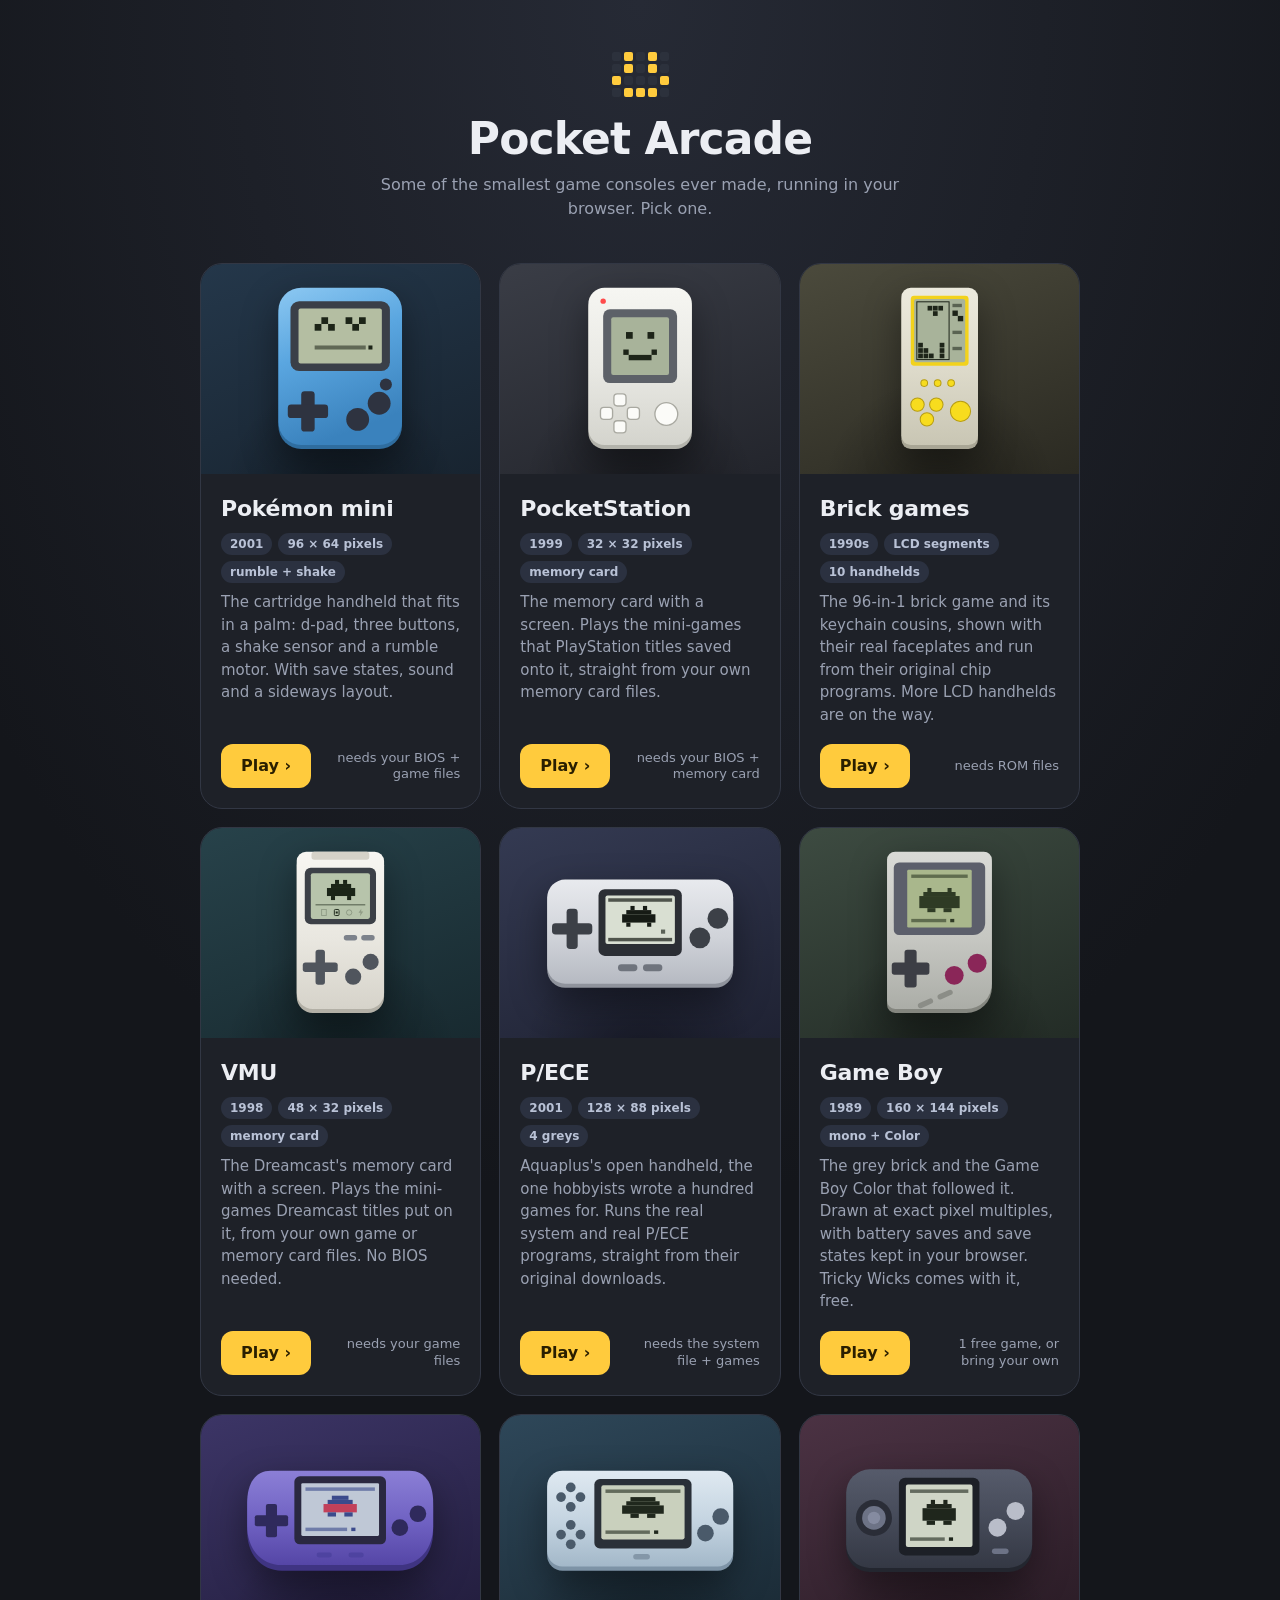
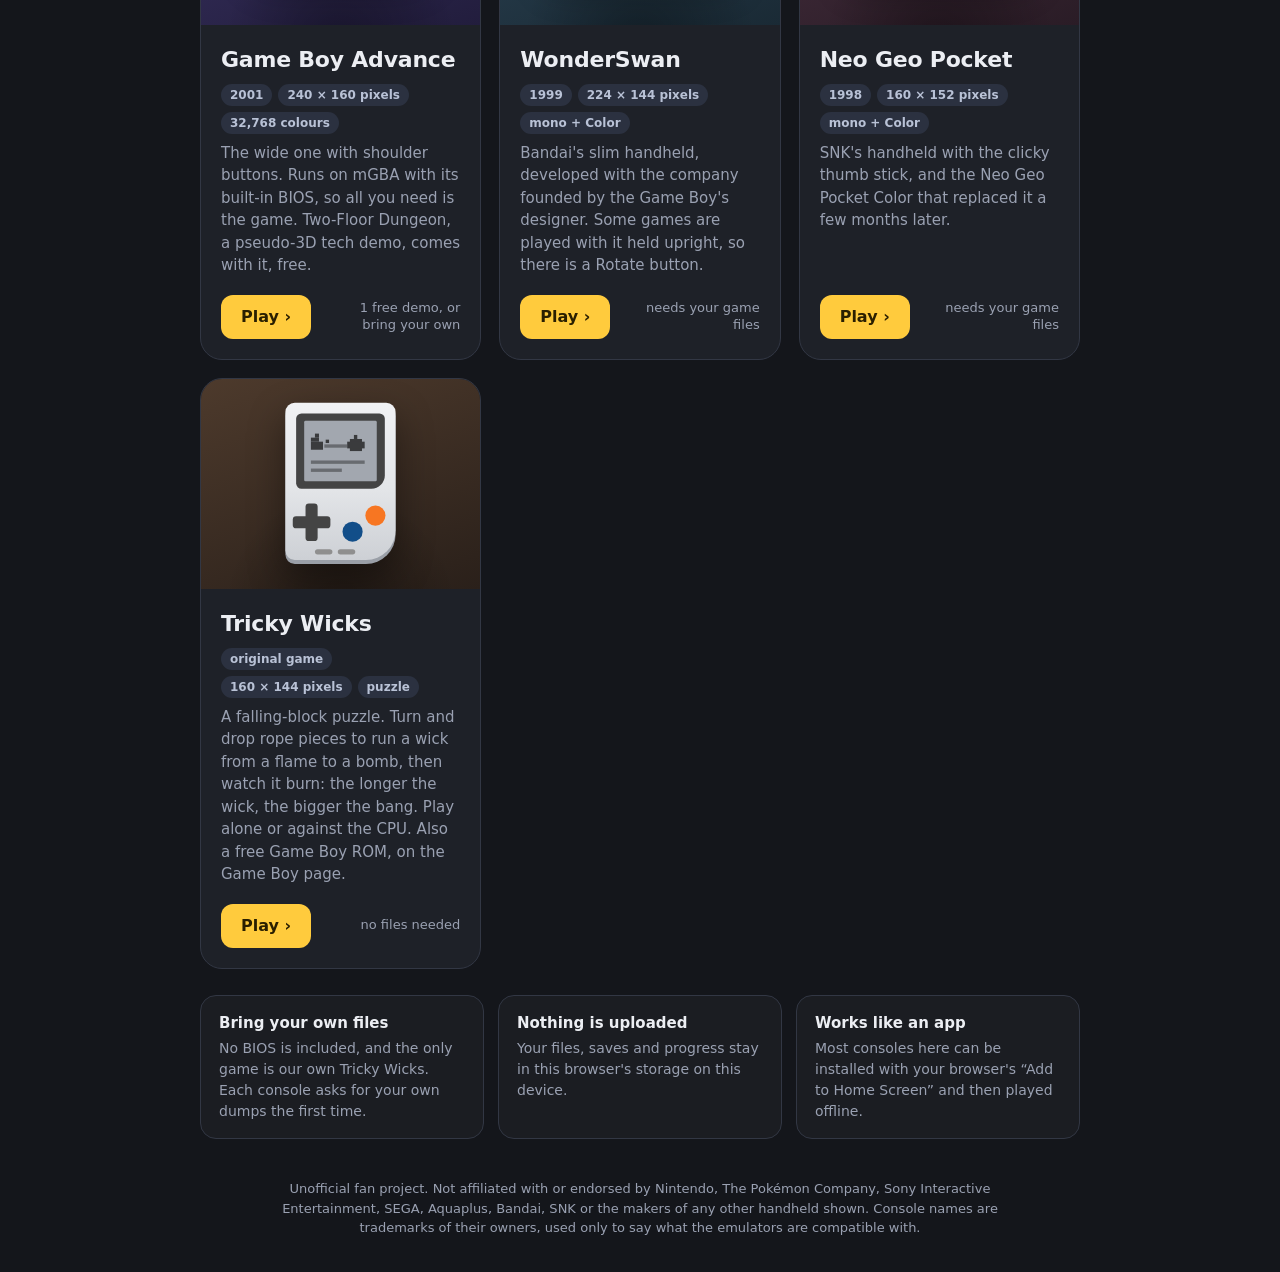
==== index.html @ d36715b9 "Add Two-Floor Dungeon as a free GBA demo The dungeon tech demo from the GBA two-floor engine project" ====
<!doctype html>
<!-- Pocket Arcade - console picker. Copyright (C) 2026 the Pocket Arcade authors. GPL-3.0-or-later; see LICENSE. -->
<html lang="en">
<head>
  <meta charset="utf-8">
  <meta name="viewport" content="width=device-width, initial-scale=1, viewport-fit=cover">
  <meta name="theme-color" content="#14161b">
  <meta name="description" content="Tiny handheld consoles, emulated in your browser. Bring your own BIOS and games; nothing is uploaded.">
  <title>Pocket Arcade</title>
  <link rel="icon" href="data:image/svg+xml,%3Csvg xmlns='http://www.w3.org/2000/svg' viewBox='0 0 32 32'%3E%3Crect width='32' height='32' rx='7' fill='%2314161b'/%3E%3Crect x='6' y='4' width='20' height='24' rx='5' fill='%23ffcb3d'/%3E%3Crect x='9' y='7' width='14' height='10' rx='1.5' fill='%23b4bea2'/%3E%3Ccircle cx='12' cy='22' r='2.4' fill='%232e3340'/%3E%3Ccircle cx='20' cy='22' r='2.4' fill='%232e3340'/%3E%3C/svg%3E">
  <style>
    :root {
      --bg: #14161b; --panel: #1e2128; --line: #323744; --text: #eceef3; --muted: #9aa1b2;
      --accent: #ffcb3d; --accent-ink: #2a1f00; --lcd: #b4bea2; --ink: #1c2417;
      color-scheme: dark;
    }
    * { box-sizing: border-box; -webkit-tap-highlight-color: transparent; }
    html, body { margin: 0; background: var(--bg); color: var(--text);
      font: 16px/1.5 system-ui, -apple-system, "Segoe UI", Roboto, sans-serif; }
    body { min-height: 100dvh; display: flex; flex-direction: column;
      background: radial-gradient(90% 60% at 50% 0%, #262a35 0%, var(--bg) 70%) no-repeat, var(--bg); }
    a { color: var(--accent); }
    .wrap { width: 100%; max-width: 920px; margin: 0 auto; padding: 0 20px; }

    header.wrap { padding: calc(env(safe-area-inset-top) + 44px) 20px 8px; text-align: center; }
    .logo { display: inline-grid; grid-template-columns: repeat(5, 9px); gap: 3px; margin-bottom: 18px; }
    .logo i { width: 9px; height: 9px; border-radius: 2px; background: #2c313c; }
    .logo i.on { background: var(--accent); }
    h1 { font-size: clamp(30px, 7vw, 44px); line-height: 1.1; margin: 0; letter-spacing: -.02em; }
    .tag { color: var(--muted); margin: 10px auto 0; max-width: 34em; }

    .grid { display: grid; grid-template-columns: repeat(auto-fit, minmax(280px, 1fr)); gap: 18px; margin: 34px 0 10px; }
    .card { position: relative; display: flex; flex-direction: column; background: var(--panel); border: 1px solid var(--line);
      border-radius: 22px; overflow: hidden; text-decoration: none; color: inherit;
      transition: transform .15s ease, border-color .15s ease, box-shadow .15s ease; }
    .card:hover, .card:focus-visible { transform: translateY(-3px); border-color: #4a5266; box-shadow: 0 18px 40px rgba(0,0,0,.4); outline: none; }
    .card:active { transform: scale(.985); }
    .stage { height: 210px; display: grid; place-items: center; background: linear-gradient(160deg, var(--s1), var(--s2)); position: relative; overflow: hidden; }
    .stage::after { content: ""; position: absolute; inset: 0; background: radial-gradient(60% 80% at 50% 110%, rgba(0,0,0,.35), transparent 70%); pointer-events: none; }
    .stage svg { height: 168px; width: auto; filter: drop-shadow(0 14px 18px rgba(0,0,0,.4)); transition: transform .25s ease; position: relative; z-index: 1; }
    .card:hover .stage svg { transform: translateY(-4px) rotate(-2deg); }
    .mini { --s1: #24374a; --s2: #182430; }
    .pocket { --s1: #3a3d46; --s2: #23252c; }
    .brick { --s1: #4b4a3c; --s2: #2b2a22; }
    .vmu { --s1: #27424a; --s2: #182a30; }
    .piece { --s1: #343a52; --s2: #1f2233; }
    .piece .stage svg { height: 118px; }
    .wicks { --s1: #4d3a2c; --s2: #2a201a; }
    .gb { --s1: #3d4b41; --s2: #232c26; }
    .gba { --s1: #3c3566; --s2: #221d3d; }
    .ws { --s1: #2e4759; --s2: #1a2a35; }
    .ngp { --s1: #4b3243; --s2: #2a1c26; }
    .gba .stage svg, .ws .stage svg, .ngp .stage svg { height: 118px; }
    .info { padding: 18px 20px 20px; display: flex; flex-direction: column; gap: 8px; flex: 1; }
    .info h2 { margin: 0; font-size: 22px; letter-spacing: -.01em; }
    .meta { display: flex; gap: 6px; flex-wrap: wrap; }
    .pill { font-size: 12px; font-weight: 700; padding: 2px 9px; border-radius: 99px; background: #2b3140; color: #b9c2d6; }
    .info p { margin: 0; color: var(--muted); font-size: 15px; }
    .go { margin-top: auto; padding-top: 10px; display: flex; align-items: center; justify-content: space-between; gap: 12px; }
    .btn { display: inline-flex; align-items: center; gap: 8px; background: var(--accent); color: var(--accent-ink); font-weight: 800; white-space: nowrap; flex: none;
      padding: 10px 20px; border-radius: 12px; }
    .need { font-size: 13px; color: var(--muted); text-align: right; line-height: 1.3; }

    /* little LCD animations */
    .blink { animation: blink 2.4s steps(1) infinite; }
    @keyframes blink { 0%, 86% { opacity: 1; } 87%, 100% { opacity: 0; } }
    .bob { animation: bob 1.6s steps(2) infinite; }
    @keyframes bob { 0% { transform: translateY(0); } 50% { transform: translateY(2px); } }
    @media (prefers-reduced-motion: reduce) { .blink, .bob { animation: none; } .card, .stage svg { transition: none; } }

    .how { margin: 26px 0 0; display: grid; grid-template-columns: repeat(auto-fit, minmax(220px, 1fr)); gap: 14px; }
    .how div { background: rgba(255,255,255,.03); border: 1px solid var(--line); border-radius: 16px; padding: 16px 18px; }
    .how h3 { margin: 0 0 4px; font-size: 15px; }
    .how p { margin: 0; color: var(--muted); font-size: 14px; }

    .talk { margin: 34px 0 0; }
    .talk[hidden] { display: none; }
    .talk h2 { margin: 0 0 4px; font-size: 22px; letter-spacing: -.01em; }
    .talk > p { margin: 0 0 14px; color: var(--muted); font-size: 14px; }
    .talk .box { background: var(--panel); border: 1px solid var(--line); border-radius: 16px; padding: 14px 16px; min-height: 120px; }
    .talk .giscus, .talk .giscus-frame { width: 100%; }

    .visits { display: flex; align-items: center; justify-content: center; flex-wrap: wrap; gap: 6px 10px; }
    .visits[hidden] { display: none; }
    .visits b { font: 700 15px/1 ui-monospace, "SF Mono", Menlo, Consolas, monospace; letter-spacing: .12em; color: var(--ink);
      background: var(--lcd); border-radius: 6px; padding: 5px 8px 4px; box-shadow: inset 0 1px 3px rgba(0,0,0,.35); }

    footer.wrap { margin-top: auto; padding: 34px 20px calc(env(safe-area-inset-bottom) + 28px); color: var(--muted); font-size: 13px; text-align: center; }
    footer p { margin: 6px auto; max-width: 56em; }
    .src:empty { display: none; }
  </style>
</head>
<body>
  <header class="wrap">
    <div class="logo" aria-hidden="true">
      <i></i><i class="on"></i><i></i><i class="on"></i><i></i>
      <i></i><i class="on"></i><i></i><i class="on"></i><i></i>
      <i class="on"></i><i></i><i></i><i></i><i class="on"></i>
      <i></i><i class="on"></i><i class="on"></i><i class="on"></i><i></i>
    </div>
    <h1>Pocket Arcade</h1>
    <p class="tag">Some of the smallest game consoles ever made, running in your browser. Pick one.</p>
  </header>

  <main class="wrap">
    <div class="grid">
      <!-- To host the apps somewhere else, change these links. -->
      <a class="card mini" href="../web-pokemini/" data-repo="web-pokemini">
        <div class="stage">
          <svg viewBox="0 0 200 250" role="img" aria-label="A small blue handheld console">
            <defs><linearGradient id="g1" x1="0" y1="0" x2=".3" y2="1"><stop offset="0" stop-color="#8cc8f2"/><stop offset=".45" stop-color="#5aa6e0"/><stop offset="1" stop-color="#3a82bd"/></linearGradient></defs>
            <rect x="8" y="10" width="184" height="234" rx="34" fill="#2f6d9f"/>
            <rect x="8" y="4" width="184" height="234" rx="34" fill="url(#g1)"/>
            <rect x="26" y="24" width="148" height="104" rx="13" fill="#3a3f48"/>
            <rect x="38" y="35" width="124" height="82" rx="3" fill="#b4bea2"/>
            <g fill="#1c2417">
              <g class="bob"><rect x="62" y="58" width="10" height="10"/><rect x="72" y="48" width="10" height="10"/><rect x="82" y="58" width="10" height="10"/>
              <rect x="108" y="48" width="10" height="10"/><rect x="118" y="58" width="10" height="10"/><rect x="128" y="48" width="10" height="10"/></g>
              <rect x="62" y="90" width="76" height="6" opacity=".55"/>
              <rect class="blink" x="142" y="90" width="6" height="6"/>
            </g>
            <g fill="#2e3340">
              <rect x="42" y="158" width="20" height="60" rx="5"/><rect x="22" y="178" width="60" height="20" rx="5"/>
              <circle cx="158" cy="176" r="17"/><circle cx="126" cy="200" r="17"/><circle cx="168" cy="148" r="9"/>
            </g>
          </svg>
        </div>
        <div class="info">
          <h2>Pokémon mini</h2>
          <div class="meta"><span class="pill">2001</span><span class="pill">96 × 64 pixels</span><span class="pill">rumble + shake</span></div>
          <p>The cartridge handheld that fits in a palm: d-pad, three buttons, a shake sensor and a rumble motor. With save states, sound and a sideways layout.</p>
          <div class="go"><span class="btn">Play ›</span><span class="need">needs your BIOS + game files</span></div>
        </div>
      </a>

      <a class="card pocket" href="../web-pocketstation/" data-repo="web-pocketstation">
        <div class="stage">
          <svg viewBox="0 0 170 250" role="img" aria-label="A small white memory-card console">
            <defs><linearGradient id="g2" x1="0" y1="0" x2="0" y2="1"><stop offset="0" stop-color="#f6f6f2"/><stop offset=".5" stop-color="#e9e9e4"/><stop offset="1" stop-color="#d4d4cd"/></linearGradient></defs>
            <rect x="8" y="10" width="154" height="234" rx="24" fill="#b3b3ab"/>
            <rect x="8" y="4" width="154" height="234" rx="24" fill="url(#g2)"/>
            <circle cx="30" cy="24" r="4" fill="#ff4b4b" class="blink"/>
            <rect x="30" y="36" width="110" height="110" rx="10" fill="#5d6168"/>
            <rect x="42" y="48" width="86" height="86" rx="3" fill="#a8b39a"/>
            <g fill="#1d2418" class="bob">
              <rect x="64" y="70" width="10" height="10"/><rect x="96" y="70" width="10" height="10"/>
              <rect x="60" y="96" width="8" height="8"/><rect x="68" y="104" width="34" height="8"/><rect x="102" y="96" width="8" height="8"/>
            </g>
            <g fill="#fbfbf8" stroke="#a9a9a1" stroke-width="2">
              <rect x="46" y="162" width="18" height="18" rx="5"/><rect x="46" y="202" width="18" height="18" rx="5"/>
              <rect x="26" y="182" width="18" height="18" rx="5"/><rect x="66" y="182" width="18" height="18" rx="5"/>
              <circle cx="124" cy="192" r="17"/>
            </g>
          </svg>
        </div>
        <div class="info">
          <h2>PocketStation</h2>
          <div class="meta"><span class="pill">1999</span><span class="pill">32 × 32 pixels</span><span class="pill">memory card</span></div>
          <p>The memory card with a screen. Plays the mini-games that PlayStation titles saved onto it, straight from your own memory card files.</p>
          <div class="go"><span class="btn">Play ›</span><span class="need">needs your BIOS + memory card</span></div>
        </div>
      </a>

      <a class="card brick" href="../web-brick/" data-repo="web-brick">
        <div class="stage">
          <svg viewBox="0 0 130 250" role="img" aria-label="A tall pale brick game handheld">
            <defs><linearGradient id="g3" x1="0" y1="0" x2="0" y2="1"><stop offset="0" stop-color="#eceadd"/><stop offset=".5" stop-color="#dedbcb"/><stop offset="1" stop-color="#c9c6b4"/></linearGradient></defs>
            <rect x="8" y="10" width="114" height="234" rx="14" fill="#a9a695"/>
            <rect x="8" y="4" width="114" height="234" rx="14" fill="url(#g3)"/>
            <rect x="22" y="16" width="86" height="104" rx="5" fill="#f2d21c"/>
            <rect x="27" y="21" width="76" height="94" rx="3" fill="#a8b39a"/>
            <rect x="31" y="25" width="48" height="86" fill="none" stroke="#1d2418" stroke-width="1.5"/>
            <g fill="#1d2418">
              <g class="bob"><rect x="47" y="31" width="7" height="7"/><rect x="55" y="31" width="7" height="7"/><rect x="63" y="31" width="7" height="7"/><rect x="55" y="39" width="7" height="7"/></g>
              <rect x="33" y="102" width="7" height="7"/><rect x="41" y="102" width="7" height="7"/><rect x="49" y="102" width="7" height="7"/><rect x="65" y="102" width="7" height="7"/>
              <rect x="33" y="94" width="7" height="7"/><rect x="41" y="94" width="7" height="7"/><rect x="65" y="94" width="7" height="7"/>
              <rect x="33" y="86" width="7" height="7"/><rect x="65" y="86" width="7" height="7"/>
              <rect x="84" y="28" width="14" height="5" opacity=".55"/><rect x="84" y="38" width="8" height="8"/><rect class="blink" x="92" y="46" width="8" height="8"/>
              <rect x="84" y="68" width="14" height="5" opacity=".55"/><rect x="84" y="92" width="14" height="5" opacity=".55"/>
            </g>
            <g fill="#f7dc1e" stroke="#b79d12" stroke-width="1.5">
              <circle cx="42" cy="146" r="5"/><circle cx="62" cy="146" r="5"/><circle cx="82" cy="146" r="5"/>
              <circle cx="32" cy="178" r="10"/><circle cx="60" cy="178" r="10"/><circle cx="46" cy="200" r="10"/>
              <circle cx="96" cy="188" r="15"/>
            </g>
          </svg>
        </div>
        <div class="info">
          <h2>Brick games</h2>
          <div class="meta"><span class="pill">1990s</span><span class="pill">LCD segments</span><span class="pill">10 handhelds</span></div>
          <p>The 96-in-1 brick game and its keychain cousins, shown with their real faceplates and run from their original chip programs. More LCD handhelds are on the way.</p>
          <div class="go"><span class="btn">Play ›</span><span class="need">needs ROM files</span></div>
        </div>
      </a>

      <a class="card vmu" href="../web-vmu/" data-repo="web-vmu">
        <div class="stage">
          <svg viewBox="0 0 150 250" role="img" aria-label="A white memory unit with a small screen, a direction pad and two buttons">
            <defs><linearGradient id="g4" x1="0" y1="0" x2="0" y2="1"><stop offset="0" stop-color="#f7f6f2"/><stop offset=".55" stop-color="#e9e7e0"/><stop offset="1" stop-color="#d6d3ca"/></linearGradient></defs>
            <path d="M24 10h102a14 14 0 0 1 14 14v196a24 24 0 0 1-24 24H34a24 24 0 0 1-24-24V24a14 14 0 0 1 14-14z" fill="#b3b0a6"/>
            <path d="M24 4h102a14 14 0 0 1 14 14v196a24 24 0 0 1-24 24H34a24 24 0 0 1-24-24V18a14 14 0 0 1 14-14z" fill="url(#g4)"/>
            <rect x="32" y="4" width="86" height="12" rx="4" fill="#d5d2c8"/>
            <rect x="22" y="28" width="106" height="84" rx="9" fill="#3c4047"/>
            <rect x="31" y="36" width="88" height="68" rx="3" fill="#b7c4ab"/>
            <g fill="#1b2518">
              <g class="bob">
                <rect x="67" y="46" width="6" height="6"/><rect x="79" y="46" width="6" height="6"/>
                <rect x="61" y="52" width="30" height="6"/><rect x="55" y="58" width="42" height="12"/>
                <rect x="61" y="70" width="6" height="6"/><rect x="85" y="70" width="6" height="6"/>
              </g>
              <rect x="38" y="82" width="74" height="2" opacity=".5"/>
              <rect x="47" y="90" width="7" height="9" fill="none" stroke="#1b2518" stroke-width="1.4" opacity=".25"/>
              <rect x="66" y="90" width="7" height="9" rx="1.5" fill="none" stroke="#1b2518" stroke-width="1.4"/><rect x="68" y="93" width="3" height="3" class="blink"/>
              <circle cx="88" cy="94.5" r="4" fill="none" stroke="#1b2518" stroke-width="1.4" opacity=".25"/>
              <path d="M106 89l-4 6h3l-1 5 5-7h-3z" opacity=".25"/>
            </g>
            <rect x="80" y="128" width="20" height="8" rx="4" fill="#7d828b"/><rect x="106" y="128" width="20" height="8" rx="4" fill="#7d828b"/>
            <g fill="#50555d">
              <rect x="38" y="150" width="14" height="52" rx="4"/><rect x="19" y="169" width="52" height="14" rx="4"/>
              <circle cx="94" cy="190" r="12"/><circle cx="120" cy="168" r="12"/>
            </g>
          </svg>
        </div>
        <div class="info">
          <h2>VMU</h2>
          <div class="meta"><span class="pill">1998</span><span class="pill">48 × 32 pixels</span><span class="pill">memory card</span></div>
          <p>The Dreamcast's memory card with a screen. Plays the mini-games Dreamcast titles put on it, from your own game or memory card files. No BIOS needed.</p>
          <div class="go"><span class="btn">Play ›</span><span class="need">needs your game files</span></div>
        </div>
      </a>

      <a class="card piece" href="../web-piece/" data-repo="web-piece">
        <div class="stage">
          <svg viewBox="0 0 280 170" role="img" aria-label="A wide silver handheld with a small screen in the middle">
            <defs><linearGradient id="g5" x1="0" y1="0" x2="0" y2="1"><stop offset="0" stop-color="#e8eaee"/><stop offset=".55" stop-color="#d0d3d9"/><stop offset="1" stop-color="#b6bac2"/></linearGradient></defs>
            <rect x="6" y="14" width="268" height="150" rx="26" fill="#8f939c"/>
            <rect x="6" y="8" width="268" height="150" rx="26" fill="url(#g5)"/>
            <rect x="80" y="22" width="120" height="96" rx="9" fill="#2b2e34"/>
            <rect x="90" y="31" width="100" height="70" rx="3" fill="#d9dfd2"/>
            <g fill="#161b15">
              <g class="bob">
                <rect x="126" y="46" width="6" height="6"/><rect x="144" y="46" width="6" height="6"/>
                <rect x="120" y="52" width="36" height="6"/><rect x="114" y="58" width="48" height="12"/>
                <rect x="120" y="70" width="6" height="6"/><rect x="150" y="70" width="6" height="6"/>
              </g>
              <rect x="94" y="35" width="92" height="5" opacity=".7"/><rect x="94" y="92" width="92" height="5" opacity=".7"/>
              <rect class="blink" x="170" y="80" width="6" height="6" fill="#5b6257"/>
            </g>
            <g fill="#3c4047">
              <rect x="34" y="50" width="16" height="58" rx="5"/><rect x="13" y="71" width="58" height="16" rx="5"/>
              <circle cx="226" cy="92" r="15"/><circle cx="252" cy="64" r="15"/>
            </g>
            <rect x="108" y="130" width="28" height="10" rx="5" fill="#6f747d"/><rect x="144" y="130" width="28" height="10" rx="5" fill="#6f747d"/>
          </svg>
        </div>
        <div class="info">
          <h2>P/ECE</h2>
          <div class="meta"><span class="pill">2001</span><span class="pill">128 × 88 pixels</span><span class="pill">4 greys</span></div>
          <p>Aquaplus's open handheld, the one hobbyists wrote a hundred games for. Runs the real system and real P/ECE programs, straight from their original downloads.</p>
          <div class="go"><span class="btn">Play ›</span><span class="need">needs the system file + games</span></div>
        </div>
      </a>

      <!-- Game Boy, Game Boy Advance, WonderSwan and Neo Geo Pocket live in this repo (gb/, gba/, ws/, ngp/) and run on EmulatorJS, so no data-repo. -->
      <a class="card gb" href="gb/">
        <div class="stage">
          <svg viewBox="0 0 180 250" role="img" aria-label="A grey upright handheld with a green-grey screen, a D-pad and two round buttons">
            <defs><linearGradient id="g7" x1="0" y1="0" x2="0" y2="1"><stop offset="0" stop-color="#d9dad6"/><stop offset=".55" stop-color="#c6c7c2"/><stop offset="1" stop-color="#abada7"/></linearGradient></defs>
            <path d="M24 10h132a12 12 0 0 1 12 12v184a38 38 0 0 1-38 38H24a12 12 0 0 1-12-12V22a12 12 0 0 1 12-12z" fill="#84867f"/>
            <path d="M24 4h132a12 12 0 0 1 12 12v184a38 38 0 0 1-38 38H24a12 12 0 0 1-12-12V16a12 12 0 0 1 12-12z" fill="url(#g7)"/>
            <path d="M30 20h120a8 8 0 0 1 8 8v82a18 18 0 0 1-18 18H30a8 8 0 0 1-8-8V28a8 8 0 0 1 8-8z" fill="#5c5f6b"/>
            <rect x="42" y="31" width="96" height="86" rx="2" fill="#a9b78c"/>
            <g fill="#2f3b25">
              <g class="bob"><rect x="72" y="58" width="6" height="6"/><rect x="102" y="58" width="6" height="6"/><rect x="66" y="64" width="48" height="6"/><rect x="60" y="70" width="60" height="18"/><rect x="72" y="88" width="12" height="6"/><rect x="96" y="88" width="12" height="6"/></g>
              <rect x="48" y="38" width="84" height="5" opacity=".6"/><rect x="48" y="104" width="52" height="5" opacity=".6"/>
              <rect class="blink" x="106" y="104" width="6" height="5"/>
            </g>
            <g fill="#3c3e45"><rect x="38" y="150" width="18" height="56" rx="4"/><rect x="19" y="169" width="56" height="18" rx="4"/></g>
            <circle cx="112" cy="188" r="14" fill="#8a2658"/><circle cx="146" cy="170" r="14" fill="#8a2658"/>
            <g fill="#8b8d87" transform="rotate(-24 82 224)"><rect x="56" y="220" width="24" height="8" rx="4"/><rect x="88" y="220" width="24" height="8" rx="4"/></g>
          </svg>
        </div>
        <div class="info">
          <h2>Game Boy</h2>
          <div class="meta"><span class="pill">1989</span><span class="pill">160 × 144 pixels</span><span class="pill">mono + Color</span></div>
          <p>The grey brick and the Game Boy Color that followed it. Drawn at exact pixel multiples, with battery saves and save states kept in your browser. Tricky Wicks comes with it, free.</p>
          <div class="go"><span class="btn">Play ›</span><span class="need">1 free game, or bring your own</span></div>
        </div>
      </a>

      <a class="card gba" href="gba/">
        <div class="stage">
          <svg viewBox="0 0 280 170" role="img" aria-label="A wide purple handheld with a screen in the middle, a D-pad on the left and two buttons on the right">
            <defs><linearGradient id="g10" x1="0" y1="0" x2="0" y2="1"><stop offset="0" stop-color="#8b7fd6"/><stop offset=".55" stop-color="#6f61c2"/><stop offset="1" stop-color="#5546a6"/></linearGradient></defs>
            <path d="M40 22h200c22 0 34 18 34 46v34c0 30-18 56-50 56H56c-32 0-50-26-50-56V68c0-28 12-46 34-46z" fill="#3f3482"/>
            <path d="M40 14h200c22 0 34 18 34 46v34c0 30-18 56-50 56H56c-32 0-50-26-50-56V60c0-28 12-46 34-46z" fill="url(#g10)"/>
            <rect x="74" y="22" width="132" height="98" rx="8" fill="#2a2840"/>
            <rect x="84" y="32" width="112" height="76" rx="2" fill="#bfc8d6"/>
            <g fill="#3b4a8c">
              <g class="bob"><rect x="128" y="50" width="24" height="6"/><rect x="122" y="56" width="36" height="6"/><rect x="116" y="62" width="48" height="12" fill="#c2405a"/><rect x="122" y="74" width="12" height="6"/><rect x="146" y="74" width="12" height="6"/></g>
              <rect x="90" y="38" width="100" height="5" opacity=".6"/><rect x="90" y="96" width="60" height="5" opacity=".6"/>
              <rect class="blink" x="156" y="96" width="6" height="5"/>
            </g>
            <g fill="#2f2a5c"><rect x="33" y="62" width="16" height="48" rx="3"/><rect x="17" y="78" width="48" height="16" rx="3"/></g>
            <circle cx="226" cy="96" r="12" fill="#2f2a5c"/><circle cx="252" cy="76" r="12" fill="#2f2a5c"/>
            <g fill="#4e43a0"><rect x="106" y="132" width="22" height="7" rx="3.5"/><rect x="152" y="132" width="22" height="7" rx="3.5"/></g>
          </svg>
        </div>
        <div class="info">
          <h2>Game Boy Advance</h2>
          <div class="meta"><span class="pill">2001</span><span class="pill">240 × 160 pixels</span><span class="pill">32,768 colours</span></div>
          <p>The wide one with shoulder buttons. Runs on mGBA with its built-in BIOS, so all you need is the game. Two-Floor Dungeon, a pseudo-3D tech demo, comes with it, free.</p>
          <div class="go"><span class="btn">Play ›</span><span class="need">1 free demo, or bring your own</span></div>
        </div>
      </a>

      <a class="card ws" href="ws/">
        <div class="stage">
          <svg viewBox="0 0 280 170" role="img" aria-label="A slim wide handheld with two four-button pads on the left and two buttons on the right">
            <defs><linearGradient id="g8" x1="0" y1="0" x2="0" y2="1"><stop offset="0" stop-color="#dfe9f1"/><stop offset=".55" stop-color="#c3d3e0"/><stop offset="1" stop-color="#a3b8c9"/></linearGradient></defs>
            <rect x="6" y="20" width="268" height="138" rx="22" fill="#7d93a6"/>
            <rect x="6" y="14" width="268" height="138" rx="22" fill="url(#g8)"/>
            <rect x="74" y="26" width="140" height="100" rx="8" fill="#2a3038"/>
            <rect x="84" y="35" width="120" height="78" rx="3" fill="#c9d0bd"/>
            <g fill="#20281d">
              <g class="bob"><rect x="126" y="52" width="36" height="6"/><rect x="120" y="58" width="48" height="6"/><rect x="114" y="64" width="60" height="12"/><rect x="126" y="76" width="12" height="6"/><rect x="150" y="76" width="12" height="6"/></g>
              <rect x="90" y="41" width="108" height="5" opacity=".6"/><rect x="90" y="100" width="64" height="5" opacity=".6"/>
              <rect class="blink" x="160" y="100" width="6" height="5"/>
            </g>
            <g fill="#4a5a6a">
              <circle cx="40" cy="38" r="7"/><circle cx="26" cy="52" r="7"/><circle cx="54" cy="52" r="7"/><circle cx="40" cy="66" r="7"/>
              <circle cx="40" cy="92" r="7"/><circle cx="26" cy="106" r="7"/><circle cx="54" cy="106" r="7"/><circle cx="40" cy="120" r="7"/>
            </g>
            <circle cx="234" cy="104" r="12" fill="#4a5a6a"/><circle cx="256" cy="80" r="12" fill="#4a5a6a"/>
            <rect x="130" y="134" width="24" height="8" rx="4" fill="#8497a8"/>
          </svg>
        </div>
        <div class="info">
          <h2>WonderSwan</h2>
          <div class="meta"><span class="pill">1999</span><span class="pill">224 × 144 pixels</span><span class="pill">mono + Color</span></div>
          <p>Bandai's slim handheld, developed with the company founded by the Game Boy's designer. Some games are played with it held upright, so there is a Rotate button.</p>
          <div class="go"><span class="btn">Play ›</span><span class="need">needs your game files</span></div>
        </div>
      </a>

      <a class="card ngp" href="ngp/">
        <div class="stage">
          <svg viewBox="0 0 280 170" role="img" aria-label="A wide dark handheld with a thumb stick on the left and two buttons on the right">
            <defs><linearGradient id="g9" x1="0" y1="0" x2="0" y2="1"><stop offset="0" stop-color="#565b6b"/><stop offset=".55" stop-color="#444957"/><stop offset="1" stop-color="#343844"/></linearGradient></defs>
            <rect x="6" y="18" width="268" height="142" rx="34" fill="#23262f"/>
            <rect x="6" y="12" width="268" height="142" rx="34" fill="url(#g9)"/>
            <rect x="82" y="24" width="116" height="112" rx="9" fill="#1d2027"/>
            <rect x="92" y="34" width="96" height="90" rx="3" fill="#cfd5c6"/>
            <g fill="#1f261c">
              <g class="bob"><rect x="128" y="56" width="6" height="6"/><rect x="146" y="56" width="6" height="6"/><rect x="122" y="62" width="36" height="6"/><rect x="116" y="68" width="48" height="18"/><rect x="122" y="86" width="12" height="6"/><rect x="146" y="86" width="12" height="6"/></g>
              <rect x="98" y="41" width="84" height="5" opacity=".6"/><rect x="98" y="110" width="50" height="5" opacity=".6"/>
              <rect class="blink" x="154" y="110" width="6" height="5"/>
            </g>
            <circle cx="46" cy="82" r="26" fill="#2a2d37"/><circle cx="46" cy="82" r="17" fill="#6d7386"/><circle cx="46" cy="82" r="9" fill="#858ba0"/>
            <circle cx="224" cy="96" r="13" fill="#b9bdc9"/><circle cx="250" cy="72" r="13" fill="#b9bdc9"/>
            <rect x="216" y="126" width="24" height="8" rx="4" fill="#6d7386"/>
          </svg>
        </div>
        <div class="info">
          <h2>Neo Geo Pocket</h2>
          <div class="meta"><span class="pill">1998</span><span class="pill">160 × 152 pixels</span><span class="pill">mono + Color</span></div>
          <p>SNK's handheld with the clicky thumb stick, and the Neo Geo Pocket Color that replaced it a few months later.</p>
          <div class="go"><span class="btn">Play ›</span><span class="need">needs your game files</span></div>
        </div>
      </a>

      <!-- Tricky Wicks is a game, not an emulator: one file kept in this repo (tricky-wicks.html), so no data-repo.
           Its Game Boy version is the free game on the gb/ page (free/gb/tricky-wicks.gb). -->
      <a class="card wicks" href="tricky-wicks.html">
        <div class="stage">
          <svg viewBox="0 0 180 250" role="img" aria-label="A pale grey handheld showing a flame, a wick and a bomb, with an orange and a blue button">
            <defs><linearGradient id="g6" x1="0" y1="0" x2="0" y2="1"><stop offset="0" stop-color="#f1f2f4"/><stop offset=".55" stop-color="#e3e5e8"/><stop offset="1" stop-color="#cdd0d5"/></linearGradient></defs>
            <path d="M22 10h136a14 14 0 0 1 14 14v176a44 44 0 0 1-44 44H22a14 14 0 0 1-14-14V24a14 14 0 0 1 14-14z" fill="#9a9fa7"/>
            <path d="M22 4h136a14 14 0 0 1 14 14v176a44 44 0 0 1-44 44H22a14 14 0 0 1-14-14V18a14 14 0 0 1 14-14z" fill="url(#g6)"/>
            <path d="M32 20h116a8 8 0 0 1 8 8v84a20 20 0 0 1-20 20H32a8 8 0 0 1-8-8V28a8 8 0 0 1 8-8z" fill="#444444"/>
            <rect x="36" y="31" width="108" height="90" rx="2" fill="#a2a7af"/>
            <g fill="#3a3b3d">
              <g class="bob"><rect x="52" y="50" width="6" height="6"/><rect x="46" y="56" width="12" height="6"/><rect x="46" y="62" width="18" height="12"/></g>
              <rect x="66" y="66" width="34" height="5" opacity=".55"/>
              <rect class="blink" x="68" y="59" width="5" height="5"/>
              <rect x="110" y="52" width="5" height="6"/><rect x="104" y="58" width="18" height="18"/><rect x="100" y="62" width="26" height="10"/>
              <rect x="46" y="90" width="80" height="5" opacity=".55"/><rect x="46" y="102" width="46" height="5" opacity=".55"/>
            </g>
            <g fill="#444444"><rect x="38" y="154" width="18" height="56" rx="5"/><rect x="19" y="173" width="56" height="18" rx="5"/></g>
            <circle cx="108" cy="196" r="15" fill="#124e89"/><circle cx="142" cy="172" r="15" fill="#f77622"/>
            <rect x="52" y="222" width="26" height="8" rx="4" fill="#8f8f8f"/><rect x="86" y="222" width="26" height="8" rx="4" fill="#8f8f8f"/>
          </svg>
        </div>
        <div class="info">
          <h2>Tricky Wicks</h2>
          <div class="meta"><span class="pill">original game</span><span class="pill">160 × 144 pixels</span><span class="pill">puzzle</span></div>
          <p>A falling-block puzzle. Turn and drop rope pieces to run a wick from a flame to a bomb, then watch it burn: the longer the wick, the bigger the bang. Play alone or against the CPU. Also a free Game Boy ROM, on the Game Boy page.</p>
          <div class="go"><span class="btn">Play ›</span><span class="need">no files needed</span></div>
        </div>
      </a>
    </div>

    <div class="how">
      <div><h3>Bring your own files</h3><p>No BIOS is included, and the only game is our own Tricky Wicks. Each console asks for your own dumps the first time.</p></div>
      <div><h3>Nothing is uploaded</h3><p>Your files, saves and progress stay in this browser's storage on this device.</p></div>
      <div><h3>Works like an app</h3><p>Most consoles here can be installed with your browser's “Add to Home Screen” and then played offline.</p></div>
    </div>

    <section class="talk" id="talk" hidden aria-labelledby="talk-h">
      <h2 id="talk-h">Comments</h2>
      <p>Say hello, report a problem or ask for a console. Posting needs a GitHub account; the comments are kept in this project's <a id="talk-link" href="#">GitHub Discussions</a>.</p>
      <div class="box"><div class="giscus"></div></div>
    </section>
  </main>

  <footer class="wrap">
    <p class="visits" id="visits" hidden><b id="visits-n"></b> <span>visits so far, counted without cookies by <a href="https://www.goatcounter.com/" rel="noopener">GoatCounter</a></span></p>
    <p class="src" id="src"></p>
    <p>Unofficial fan project. Not affiliated with or endorsed by Nintendo, The Pokémon Company, Sony Interactive Entertainment, SEGA, Aquaplus, Bandai, SNK or the makers of any other handheld shown. Console names are trademarks of their owners, used only to say what the emulators are compatible with.</p>
  </footer>

  <script>
    // Visitor counter and comments. Both are off until their values are filled in, and both only
    // run on the site named in `host`, so a copy or a fork never counts or posts as this one.
    var EXTRAS = {
      host: 'itsbigcforme67.github.io',   // where the real site lives
      goatcounter: 'pocketarcade',       // visitor counter: the NAME in NAME.goatcounter.com
      giscusRepo: 'itsbigcforme67/pocket-arcade',   // comments: the repo whose Discussions hold them
      giscusRepoId: 'R_kgDOU4AA-g',      //   the data-repo-id value giscus.app shows you
      giscusCategory: 'Announcements',
      giscusCategoryId: 'DIC_kwDOU4AA-s4DG7TQ'   //   the data-category-id value giscus.app shows you
    };
    (function () {
      var x = EXTRAS;
      if (!x.host || location.hostname.toLowerCase() !== x.host.toLowerCase()) return;

      // Counter: GoatCounter counts the visit (no cookies) and tells us the running total.
      if (/^[a-z0-9-]+$/i.test(x.goatcounter)) {
        var base = 'https://' + x.goatcounter + '.goatcounter.com';
        var gc = document.createElement('script');
        gc.async = true; gc.src = 'https://gc.zgo.at/count.js';
        gc.setAttribute('data-goatcounter', base + '/count');
        document.head.appendChild(gc);
        fetch(base + '/counter/TOTAL.json')
          .then(function (r) { return r.ok ? r.json() : null; })
          .then(function (d) {
            var n = d ? String(d.count).replace(/[^0-9]/g, '') : '';   // arrives formatted, e.g. "1,234"
            if (!n) return;
            document.getElementById('visits-n').textContent = Number(n).toLocaleString('en-US');
            document.getElementById('visits').hidden = false;
          })
          .catch(function () {});   // blocked or offline: just leave the counter out
      }

      // Comments: giscus shows one GitHub Discussions thread. Loaded only when scrolled into view.
      if (x.giscusRepo && x.giscusRepoId && x.giscusCategoryId) {
        var talk = document.getElementById('talk');
        document.getElementById('talk-link').href = 'https://github.com/' + x.giscusRepo + '/discussions';
        talk.hidden = false;
        var load = function () {
          var g = document.createElement('script');
          g.async = true; g.src = 'https://giscus.app/client.js'; g.crossOrigin = 'anonymous';
          var a = { repo: x.giscusRepo, 'repo-id': x.giscusRepoId, category: x.giscusCategory, 'category-id': x.giscusCategoryId,
                    mapping: 'specific', term: 'Pocket Arcade comments', strict: '1', 'reactions-enabled': '1', 'emit-metadata': '0',
                    'input-position': 'top', theme: 'dark', lang: 'en', loading: 'lazy' };
          for (var k in a) g.setAttribute('data-' + k, a[k]);
          talk.appendChild(g);
        };
        if ('IntersectionObserver' in window) {
          var io = new IntersectionObserver(function (e) { if (e[0].isIntersecting) { io.disconnect(); load(); } }, { rootMargin: '400px' });
          io.observe(talk);
        } else load();
      }
    })();
  </script>

  <script>
    // On github.io, link to the source of each project (same account, repo named after the folder).
    (function () {
      var m = location.hostname.match(/^([a-z0-9-]+)\.github\.io$/i);
      if (!m) return;
      var links = [].map.call(document.querySelectorAll('.card[data-repo]'), function (c) {
        return '<a href="https://github.com/' + m[1] + '/' + c.dataset.repo + '">' + c.querySelector('h2').textContent + '</a>';
      });
      document.getElementById('src').innerHTML = 'Free software (GPL-3.0). Source code: ' + links.join(' · ');
    })();
  </script>
</body>
</html>
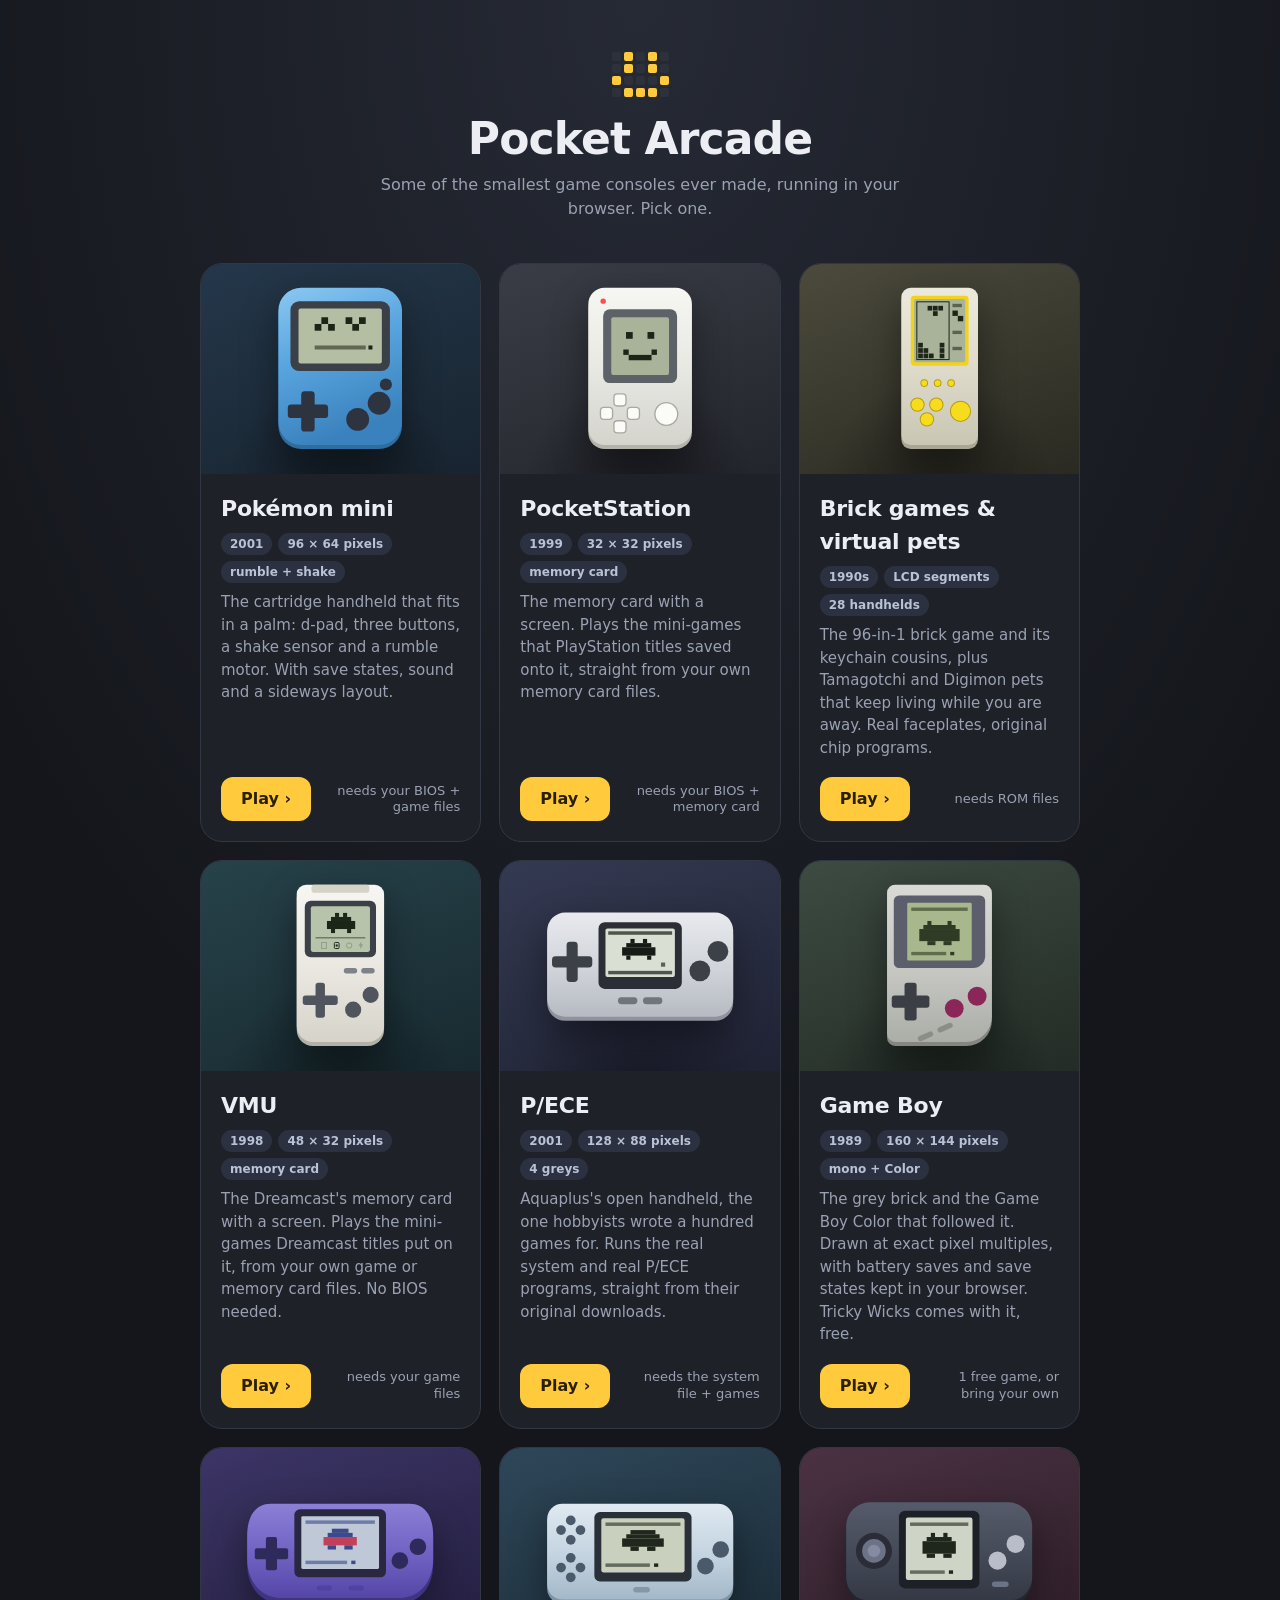
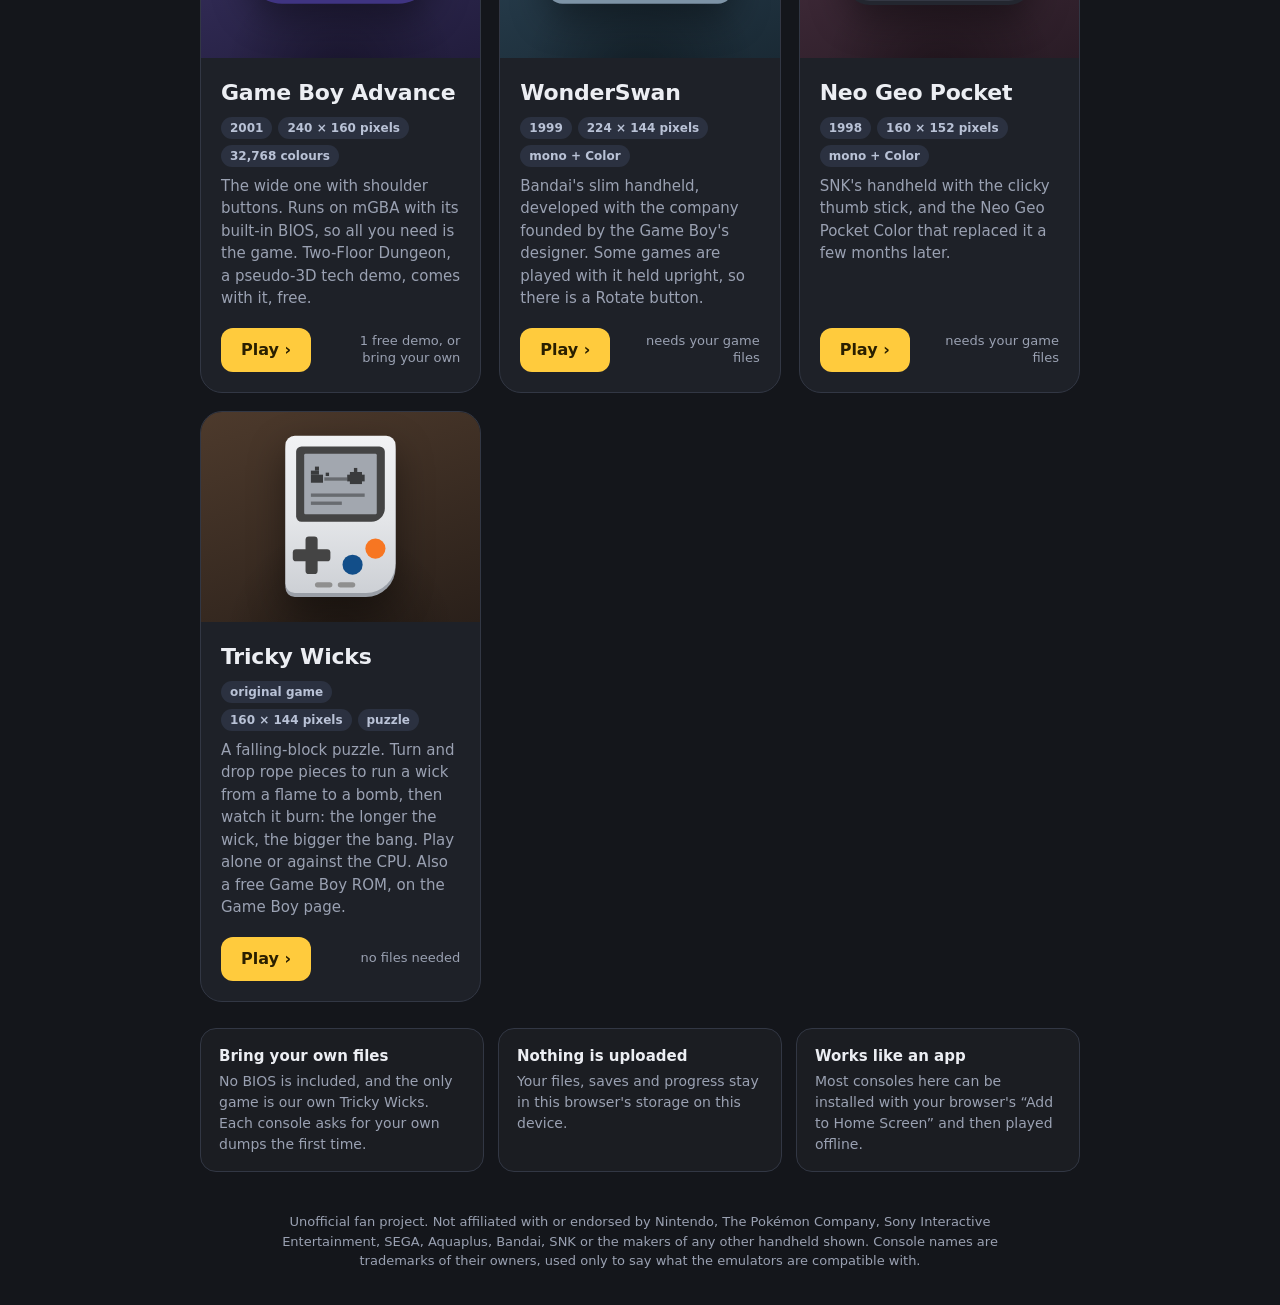
==== commit 918197ed: "Brick games card: add Tamagotchi and Digimon virtual pets Co-Authored-By: Claude Opus 5.5 <noreply@a" ====
--- a/index.html
+++ b/index.html
@@ -186,9 +186,9 @@
           </svg>
         </div>
         <div class="info">
-          <h2>Brick games</h2>
-          <div class="meta"><span class="pill">1990s</span><span class="pill">LCD segments</span><span class="pill">10 handhelds</span></div>
-          <p>The 96-in-1 brick game and its keychain cousins, shown with their real faceplates and run from their original chip programs. More LCD handhelds are on the way.</p>
+          <h2>Brick games &amp; virtual pets</h2>
+          <div class="meta"><span class="pill">1990s</span><span class="pill">LCD segments</span><span class="pill">28 handhelds</span></div>
+          <p>The 96-in-1 brick game and its keychain cousins, plus Tamagotchi and Digimon pets that keep living while you are away. Real faceplates, original chip programs.</p>
           <div class="go"><span class="btn">Play ›</span><span class="need">needs ROM files</span></div>
         </div>
       </a>
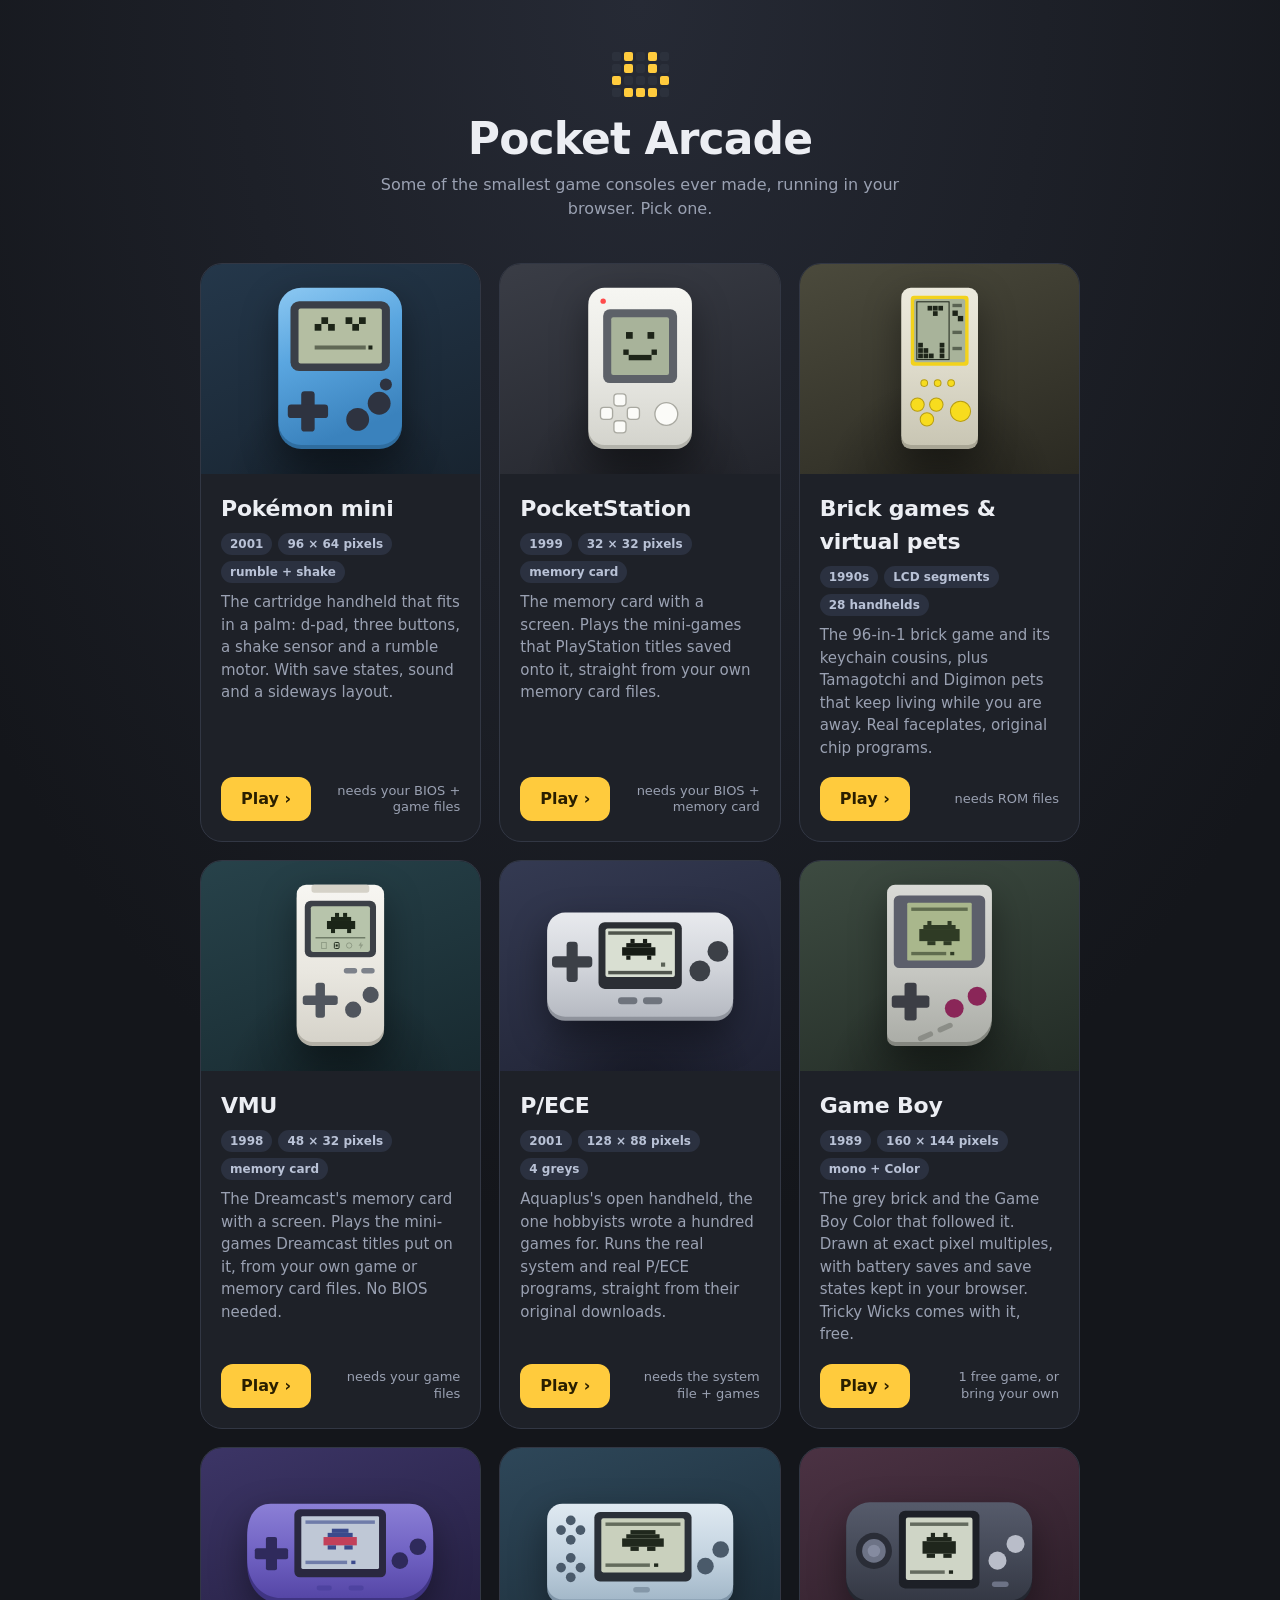
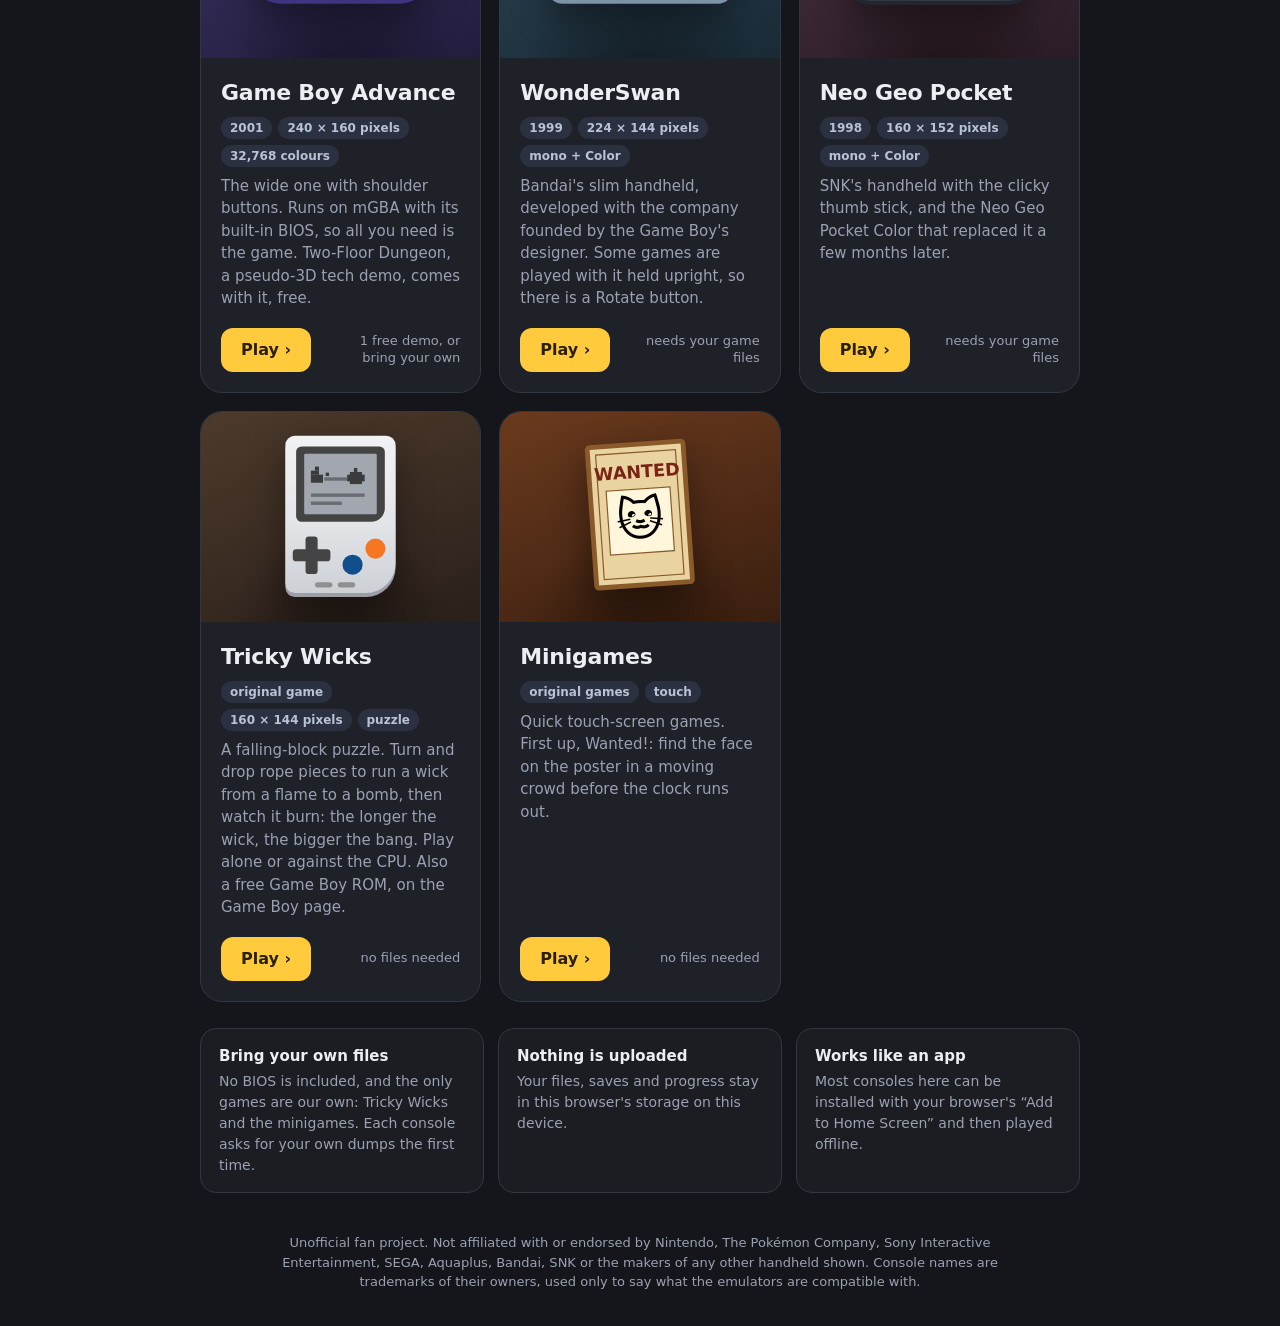
==== commit 045b9c3b: "Add Minigames, starting with Wanted! A new minigames/ section with its own picker page and a card on" ====
--- a/index.html
+++ b/index.html
@@ -46,6 +46,7 @@
     .piece { --s1: #343a52; --s2: #1f2233; }
     .piece .stage svg { height: 118px; }
     .wicks { --s1: #4d3a2c; --s2: #2a201a; }
+    .games { --s1: #6b3a1e; --s2: #3a1f10; }
     .gb { --s1: #3d4b41; --s2: #232c26; }
     .gba { --s1: #3c3566; --s2: #221d3d; }
     .ws { --s1: #2e4759; --s2: #1a2a35; }
@@ -67,6 +68,23 @@
     .bob { animation: bob 1.6s steps(2) infinite; }
     @keyframes bob { 0% { transform: translateY(0); } 50% { transform: translateY(2px); } }
     @media (prefers-reduced-motion: reduce) { .blink, .bob { animation: none; } .card, .stage svg { transition: none; } }
+
+    /* phones: two cards side by side */
+    @media (max-width: 600px) {
+      .wrap { padding: 0 12px; }
+      .grid { grid-template-columns: repeat(2, minmax(0, 1fr)); gap: 10px; margin-top: 24px; }
+      .card { border-radius: 16px; }
+      .stage { height: 128px; }
+      .stage svg { height: 104px; filter: drop-shadow(0 8px 10px rgba(0,0,0,.4)); }
+      .piece .stage svg, .gba .stage svg, .ws .stage svg, .ngp .stage svg { height: 74px; }
+      .info { padding: 10px 11px 12px; gap: 6px; }
+      .info h2 { font-size: 16px; line-height: 1.2; }
+      .pill { font-size: 10.5px; padding: 1px 7px; }
+      .info p { font-size: 12.5px; line-height: 1.35; display: -webkit-box; -webkit-line-clamp: 4; -webkit-box-orient: vertical; overflow: hidden; }
+      .go { flex-direction: column; align-items: stretch; gap: 6px; padding-top: 6px; }
+      .btn { justify-content: center; padding: 8px 10px; border-radius: 10px; font-size: 14px; }
+      .need { font-size: 11px; text-align: center; }
+    }
 
     .how { margin: 26px 0 0; display: grid; grid-template-columns: repeat(auto-fit, minmax(220px, 1fr)); gap: 14px; }
     .how div { background: rgba(255,255,255,.03); border: 1px solid var(--line); border-radius: 16px; padding: 16px 18px; }
@@ -398,10 +416,31 @@
           <div class="go"><span class="btn">Play ›</span><span class="need">no files needed</span></div>
         </div>
       </a>
+
+      <!-- Minigames: small touch games written for this site, each one file in minigames/. -->
+      <a class="card games" href="minigames/">
+        <div class="stage">
+          <svg viewBox="0 0 180 210" role="img" aria-label="A wanted poster with a cat face on it">
+            <g transform="rotate(-4 90 105)">
+              <rect x="30" y="14" width="120" height="176" rx="3" fill="#e9d3a1" stroke="#8a5a2b" stroke-width="6"/>
+              <rect x="40" y="24" width="100" height="156" fill="none" stroke="#8a5a2b" stroke-width="1.5"/>
+              <text x="90" y="56" text-anchor="middle" font-family="system-ui, sans-serif" font-weight="900" font-size="22" fill="#7a2214">WANTED</text>
+              <rect x="50" y="70" width="80" height="80" fill="#fff6dc" stroke="#8a5a2b" stroke-width="1.5"/>
+              <text class="bob" x="90" y="128" text-anchor="middle" font-size="58">🐱</text>
+            </g>
+          </svg>
+        </div>
+        <div class="info">
+          <h2>Minigames</h2>
+          <div class="meta"><span class="pill">original games</span><span class="pill">touch</span></div>
+          <p>Quick touch-screen games. First up, Wanted!: find the face on the poster in a moving crowd before the clock runs out.</p>
+          <div class="go"><span class="btn">Play ›</span><span class="need">no files needed</span></div>
+        </div>
+      </a>
     </div>
 
     <div class="how">
-      <div><h3>Bring your own files</h3><p>No BIOS is included, and the only game is our own Tricky Wicks. Each console asks for your own dumps the first time.</p></div>
+      <div><h3>Bring your own files</h3><p>No BIOS is included, and the only games are our own: Tricky Wicks and the minigames. Each console asks for your own dumps the first time.</p></div>
       <div><h3>Nothing is uploaded</h3><p>Your files, saves and progress stay in this browser's storage on this device.</p></div>
       <div><h3>Works like an app</h3><p>Most consoles here can be installed with your browser's “Add to Home Screen” and then played offline.</p></div>
     </div>
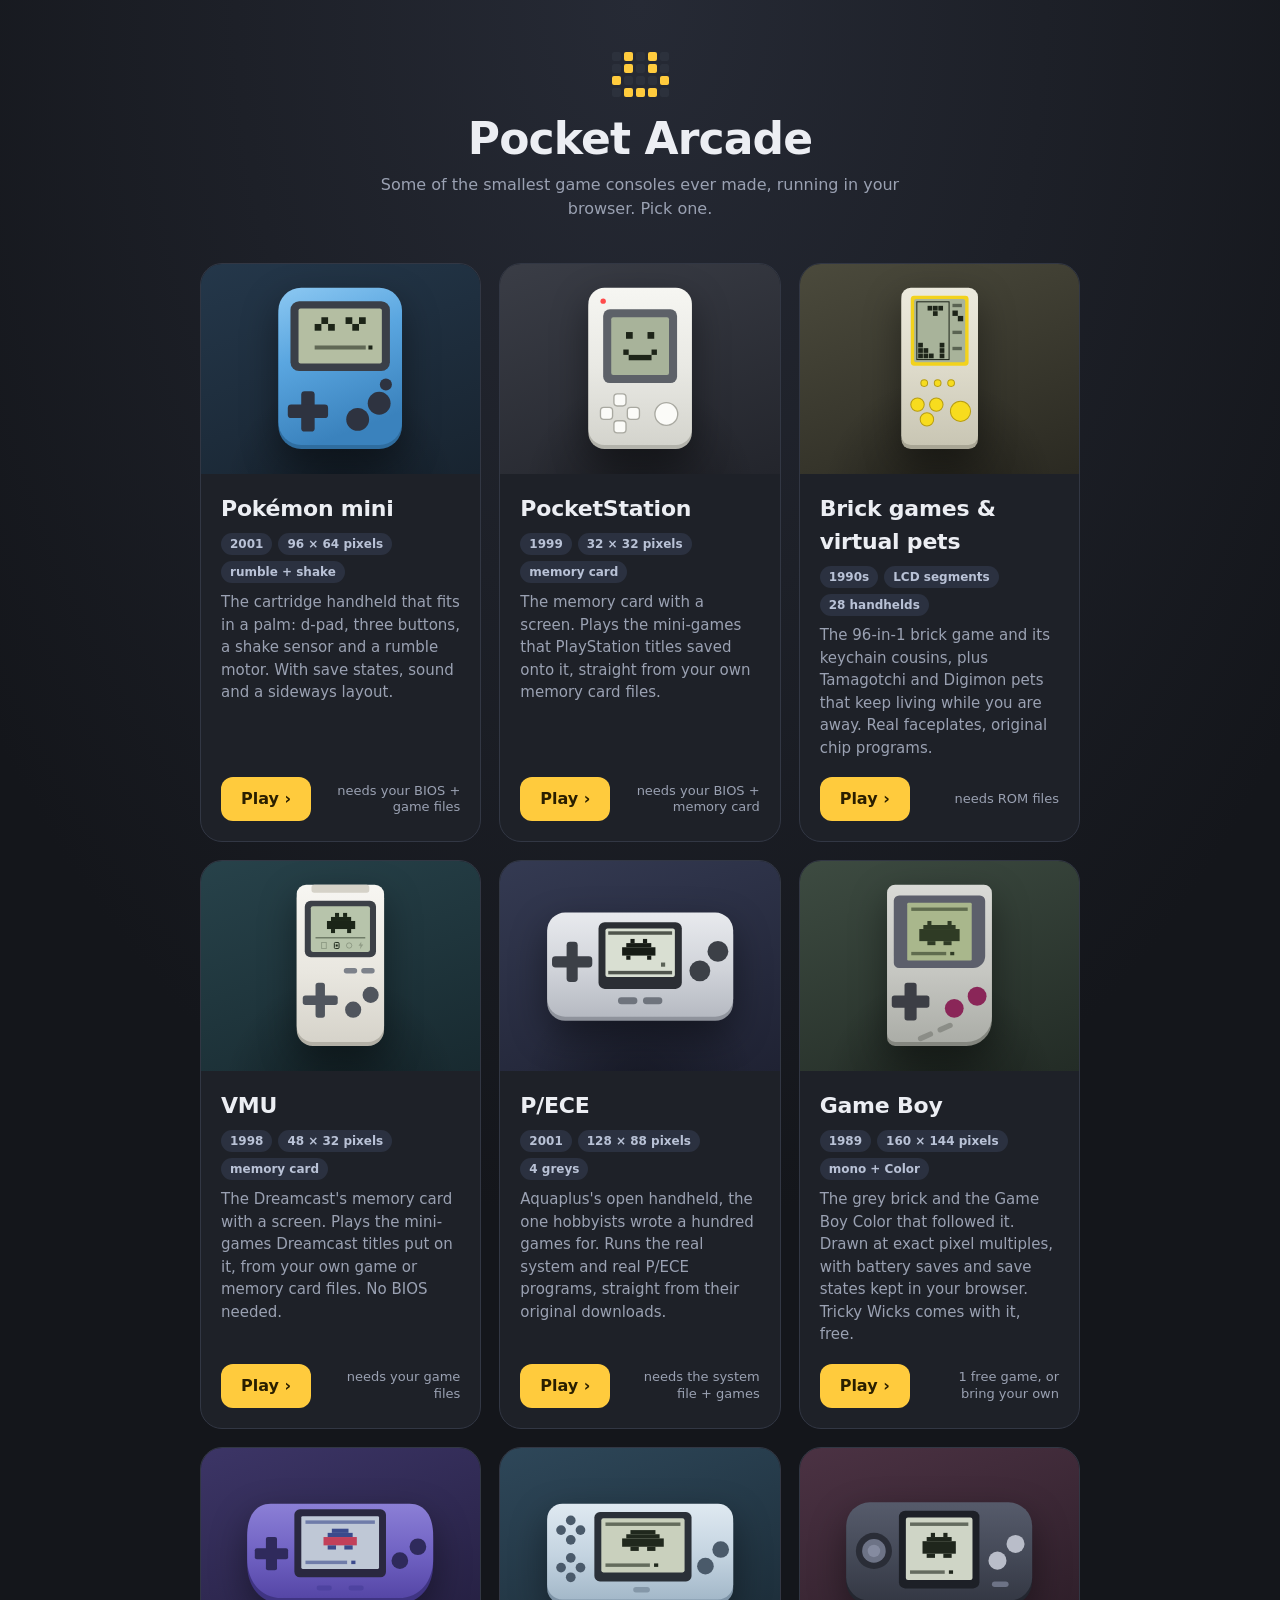
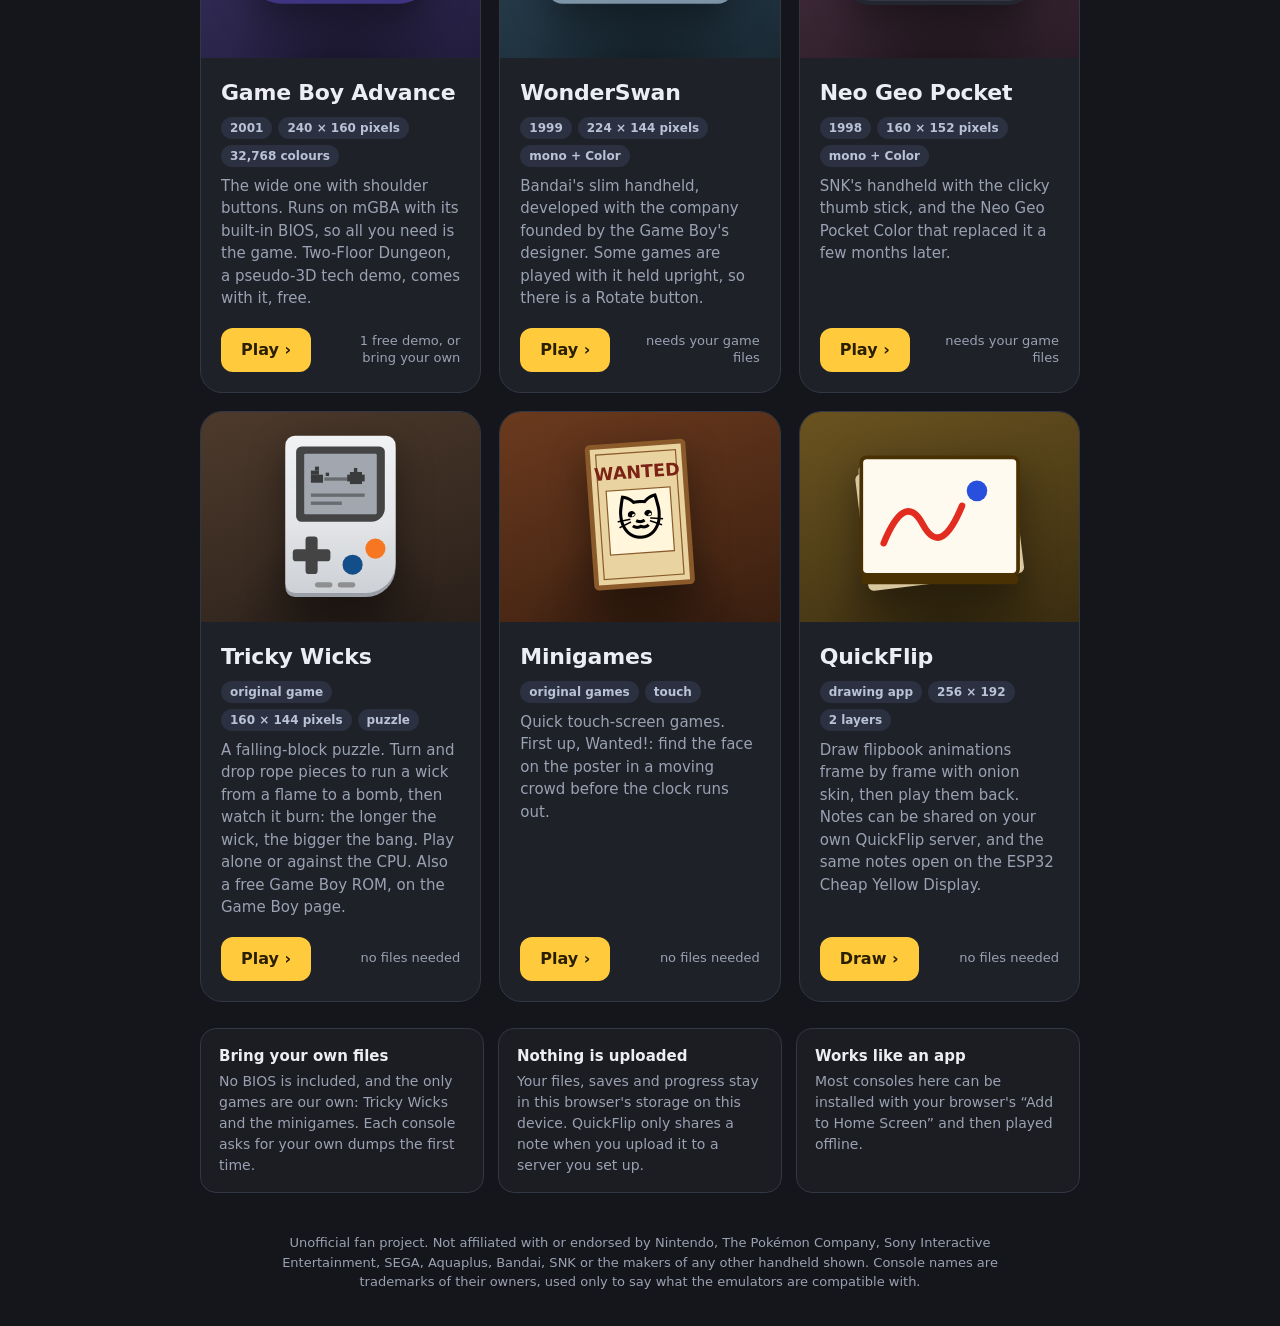
==== commit cce96706: "Add a QuickFlip card Links to ../quickflip/, the flipbook app in its own repo, and says it only shar" ====
--- a/index.html
+++ b/index.html
@@ -47,6 +47,7 @@
     .piece .stage svg { height: 118px; }
     .wicks { --s1: #4d3a2c; --s2: #2a201a; }
     .games { --s1: #6b3a1e; --s2: #3a1f10; }
+    .flip { --s1: #6a5320; --s2: #3a2d10; }
     .gb { --s1: #3d4b41; --s2: #232c26; }
     .gba { --s1: #3c3566; --s2: #221d3d; }
     .ws { --s1: #2e4759; --s2: #1a2a35; }
@@ -437,11 +438,31 @@
           <div class="go"><span class="btn">Play ›</span><span class="need">no files needed</span></div>
         </div>
       </a>
+
+      <!-- QuickFlip: a flipbook animation app in a repo of its own (web/ is its site). -->
+      <a class="card flip" href="../quickflip/" data-repo="quickflip">
+        <div class="stage">
+          <svg viewBox="0 0 220 180" role="img" aria-label="A flipbook with a red doodle on its top page">
+            <rect x="26" y="34" width="168" height="126" rx="6" fill="#d8c79f" transform="rotate(-7 110 97)"/>
+            <rect x="26" y="30" width="168" height="126" rx="6" fill="#ebdcb8" transform="rotate(-3 110 93)"/>
+            <rect x="26" y="26" width="168" height="126" rx="6" fill="#fffaf0" stroke="#4a3104" stroke-width="4"/>
+            <g class="bob"><path d="M50 118c14-34 28-46 42-20s28 14 42-20" fill="none" stroke="#e22c20" stroke-width="7" stroke-linecap="round"/>
+            <circle cx="150" cy="62" r="11" fill="#2850dc"/></g>
+            <rect x="26" y="152" width="168" height="10" rx="4" fill="#4a3104"/>
+          </svg>
+        </div>
+        <div class="info">
+          <h2>QuickFlip</h2>
+          <div class="meta"><span class="pill">drawing app</span><span class="pill">256 × 192</span><span class="pill">2 layers</span></div>
+          <p>Draw flipbook animations frame by frame with onion skin, then play them back. Notes can be shared on your own QuickFlip server, and the same notes open on the ESP32 Cheap Yellow Display.</p>
+          <div class="go"><span class="btn">Draw ›</span><span class="need">no files needed</span></div>
+        </div>
+      </a>
     </div>
 
     <div class="how">
       <div><h3>Bring your own files</h3><p>No BIOS is included, and the only games are our own: Tricky Wicks and the minigames. Each console asks for your own dumps the first time.</p></div>
-      <div><h3>Nothing is uploaded</h3><p>Your files, saves and progress stay in this browser's storage on this device.</p></div>
+      <div><h3>Nothing is uploaded</h3><p>Your files, saves and progress stay in this browser's storage on this device. QuickFlip only shares a note when you upload it to a server you set up.</p></div>
       <div><h3>Works like an app</h3><p>Most consoles here can be installed with your browser's “Add to Home Screen” and then played offline.</p></div>
     </div>
 
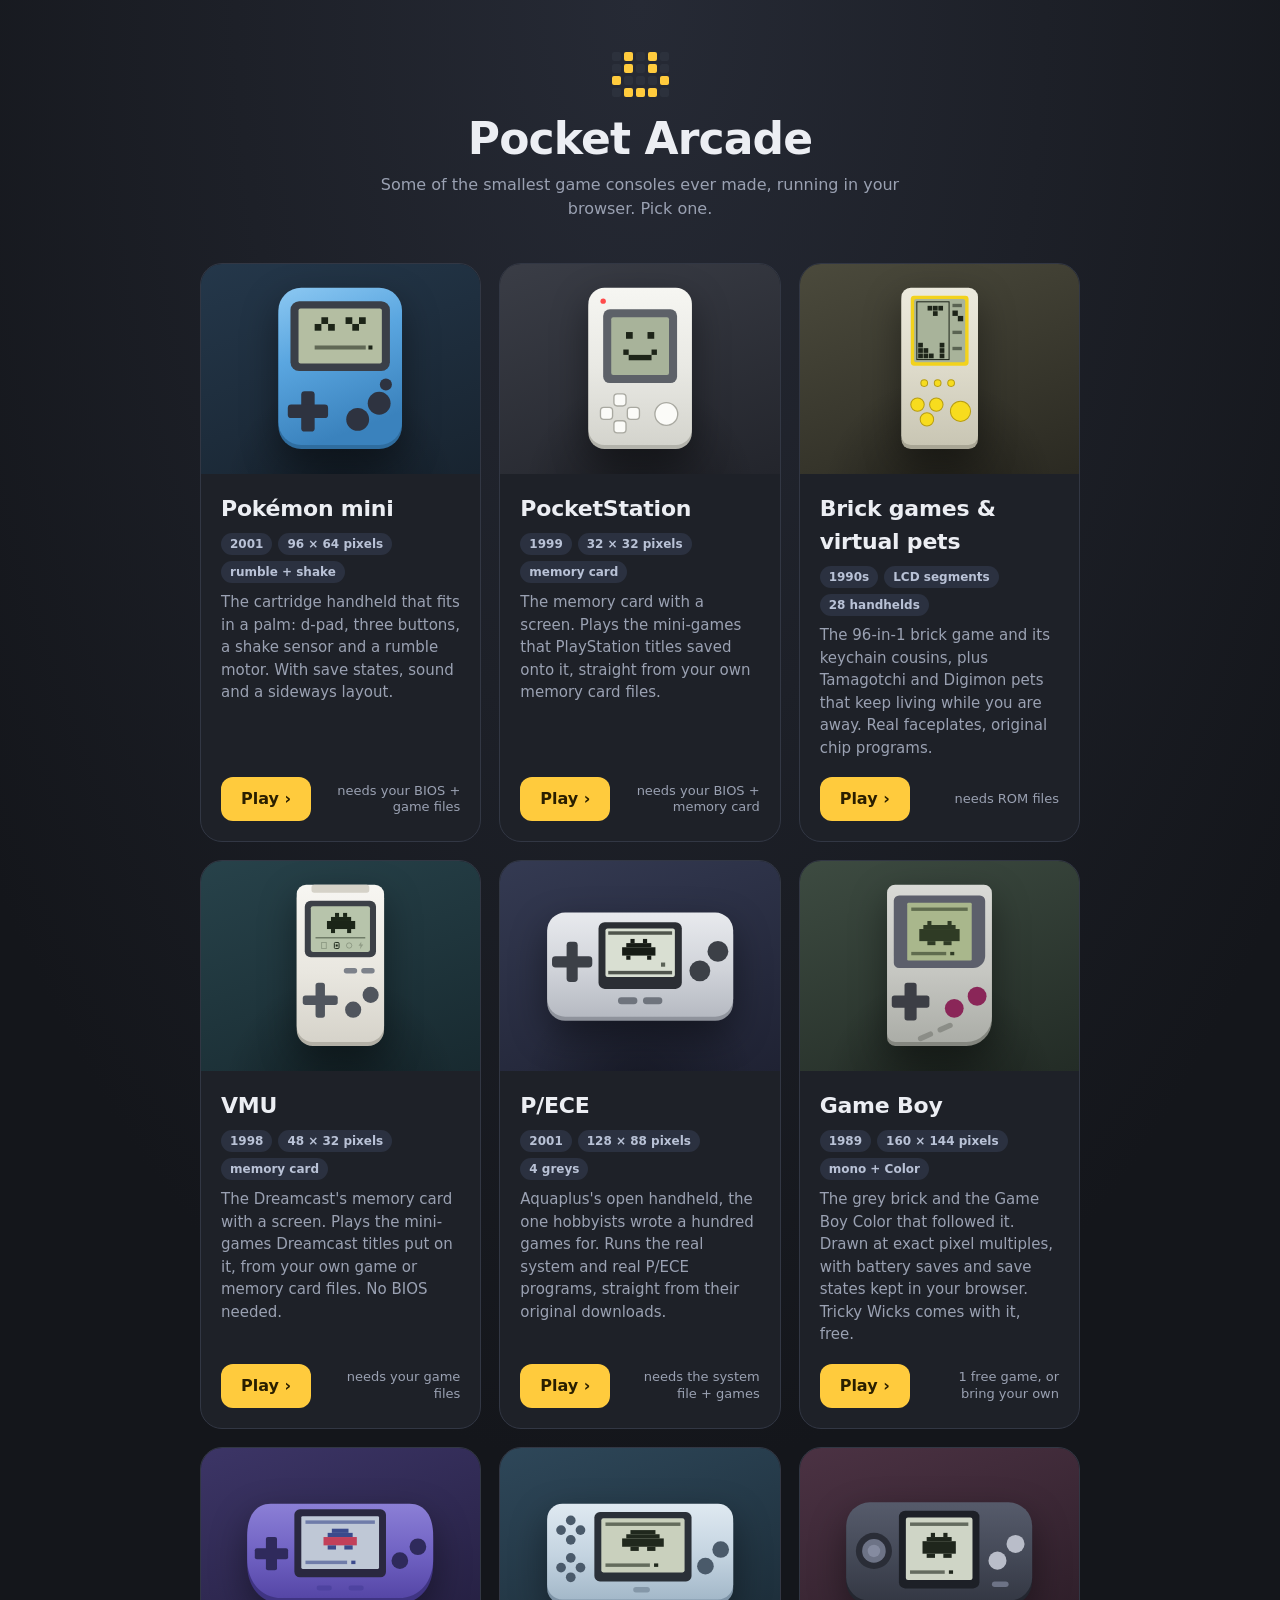
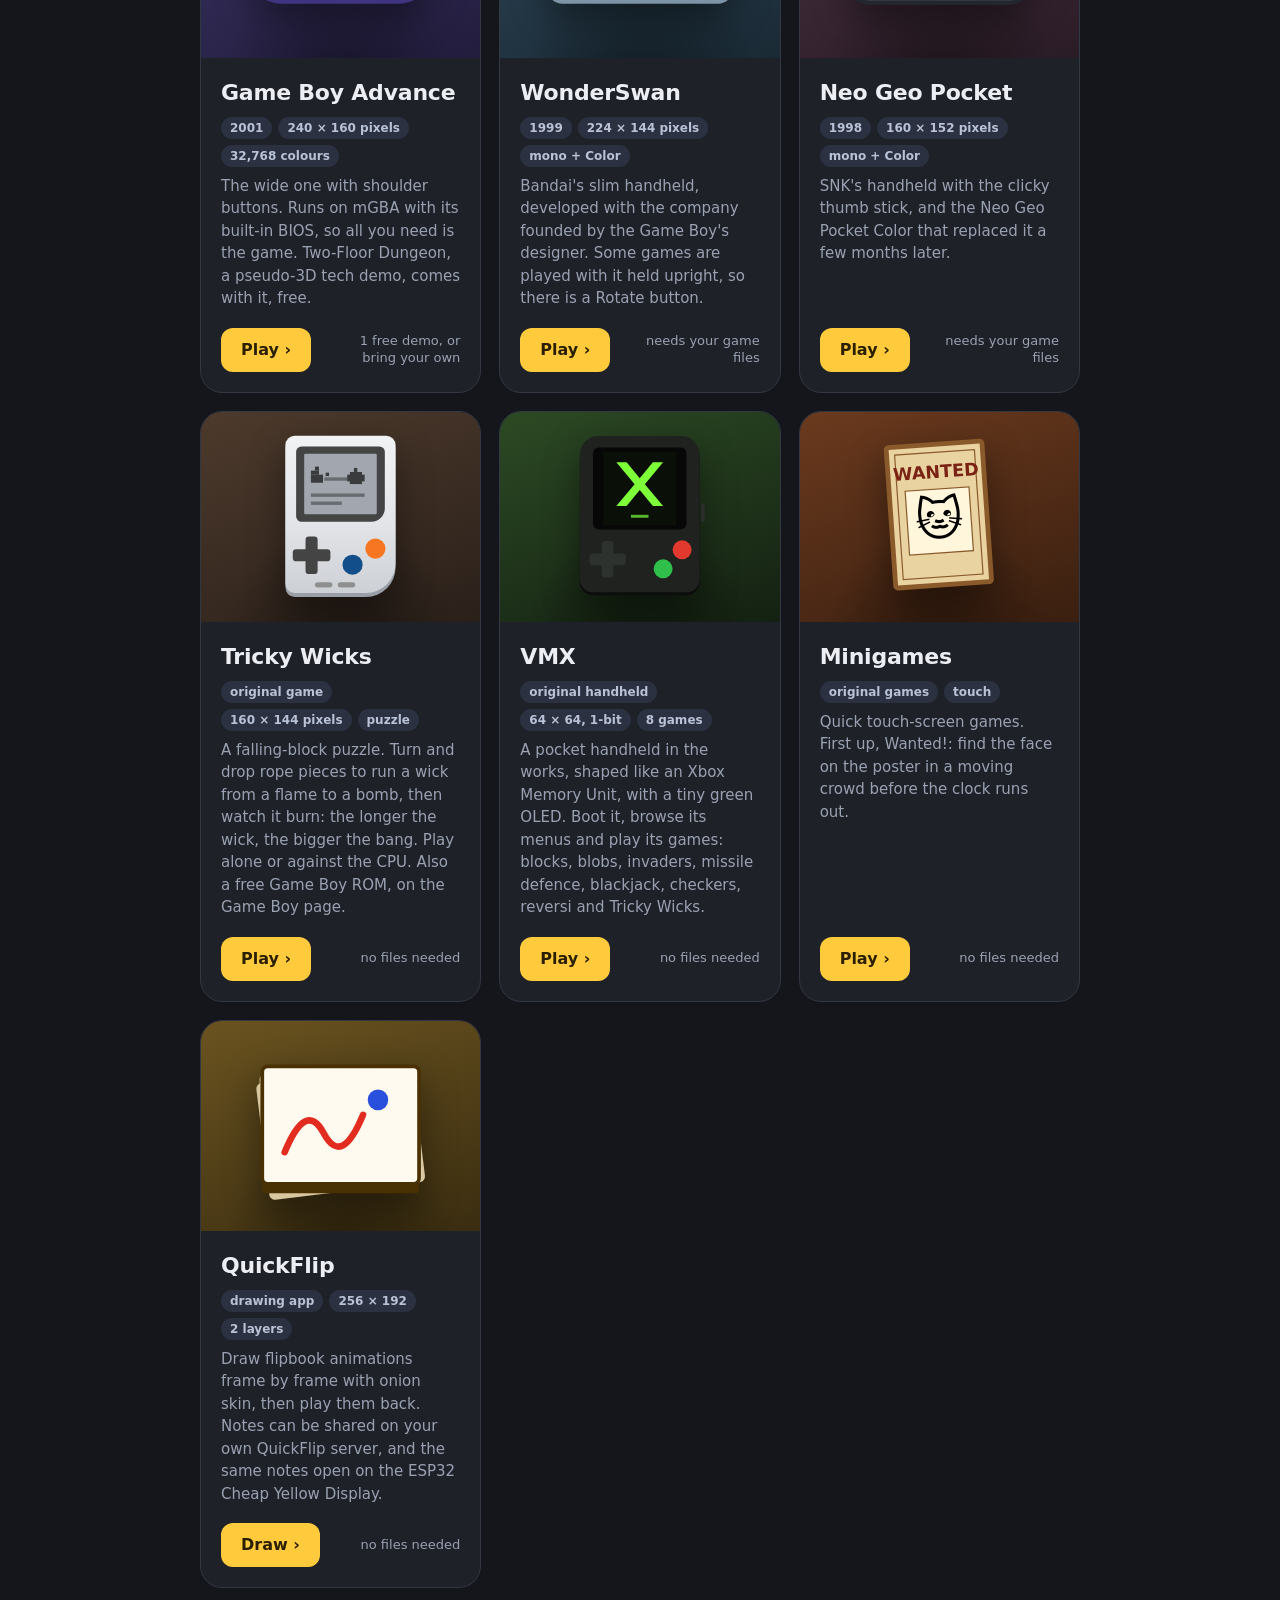
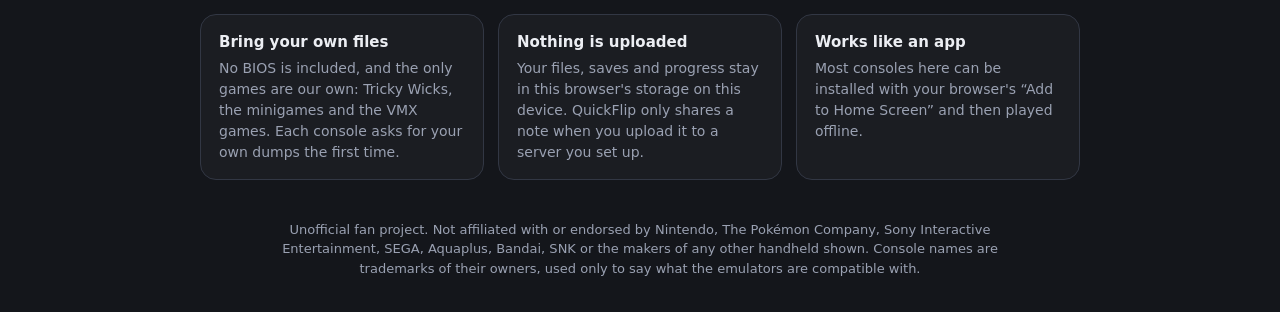
==== commit a93e464f: "Add the VMX simulator vmx/ boots the VMX's firmware UI (the mockup's boot, chime, menus and sounds, " ====
--- a/index.html
+++ b/index.html
@@ -47,6 +47,7 @@
     .piece .stage svg { height: 118px; }
     .wicks { --s1: #4d3a2c; --s2: #2a201a; }
     .games { --s1: #6b3a1e; --s2: #3a1f10; }
+    .vmx { --s1: #2c4a24; --s2: #142112; }
     .flip { --s1: #6a5320; --s2: #3a2d10; }
     .gb { --s1: #3d4b41; --s2: #232c26; }
     .gba { --s1: #3c3566; --s2: #221d3d; }
@@ -418,6 +419,31 @@
         </div>
       </a>
 
+      <!-- VMX: the owner's ESP32 handheld (shaped like an Xbox Memory Unit), simulated in vmx/: its menus and games. -->
+      <a class="card vmx" href="vmx/">
+        <div class="stage">
+          <svg viewBox="0 0 180 230" role="img" aria-label="A black handheld with a green screen showing an X, a D-pad, and a green and a red button">
+            <path d="M34 8h112a26 26 0 0 1 26 26v170a18 18 0 0 1-18 18H26a18 18 0 0 1-18-18V34A26 26 0 0 1 34 8z" fill="#0c0d0c"/>
+            <path d="M34 4h112a26 26 0 0 1 26 26v170a18 18 0 0 1-18 18H26a18 18 0 0 1-18-18V30A26 26 0 0 1 34 4z" fill="#1f221f"/>
+            <rect x="174" y="96" width="5" height="26" rx="2.5" fill="#2b2e2b"/>
+            <rect x="26" y="20" width="128" height="112" rx="8" fill="#060706"/>
+            <rect x="40" y="26" width="100" height="100" fill="#0a1008"/>
+            <g class="bob" fill="#7dff3a">
+              <path d="M58 40l14 0 18 22 18-22 14 0-25 30 25 30-14 0-18-22-18 22-14 0 25-30z"/>
+            </g>
+            <rect class="blink" x="78" y="112" width="24" height="4" fill="#7dff3a" opacity=".7"/>
+            <g fill="#2e322e"><rect x="38" y="148" width="16" height="50" rx="5"/><rect x="21" y="165" width="50" height="16" rx="5"/></g>
+            <circle cx="148" cy="160" r="13" fill="#e2392f"/><circle cx="122" cy="186" r="13" fill="#2fbf4a"/>
+          </svg>
+        </div>
+        <div class="info">
+          <h2>VMX</h2>
+          <div class="meta"><span class="pill">original handheld</span><span class="pill">64 × 64, 1-bit</span><span class="pill">8 games</span></div>
+          <p>A pocket handheld in the works, shaped like an Xbox Memory Unit, with a tiny green OLED. Boot it, browse its menus and play its games: blocks, blobs, invaders, missile defence, blackjack, checkers, reversi and Tricky Wicks.</p>
+          <div class="go"><span class="btn">Play ›</span><span class="need">no files needed</span></div>
+        </div>
+      </a>
+
       <!-- Minigames: small touch games written for this site, each one file in minigames/. -->
       <a class="card games" href="minigames/">
         <div class="stage">
@@ -461,7 +487,7 @@
     </div>
 
     <div class="how">
-      <div><h3>Bring your own files</h3><p>No BIOS is included, and the only games are our own: Tricky Wicks and the minigames. Each console asks for your own dumps the first time.</p></div>
+      <div><h3>Bring your own files</h3><p>No BIOS is included, and the only games are our own: Tricky Wicks, the minigames and the VMX games. Each console asks for your own dumps the first time.</p></div>
       <div><h3>Nothing is uploaded</h3><p>Your files, saves and progress stay in this browser's storage on this device. QuickFlip only shares a note when you upload it to a server you set up.</p></div>
       <div><h3>Works like an app</h3><p>Most consoles here can be installed with your browser's “Add to Home Screen” and then played offline.</p></div>
     </div>
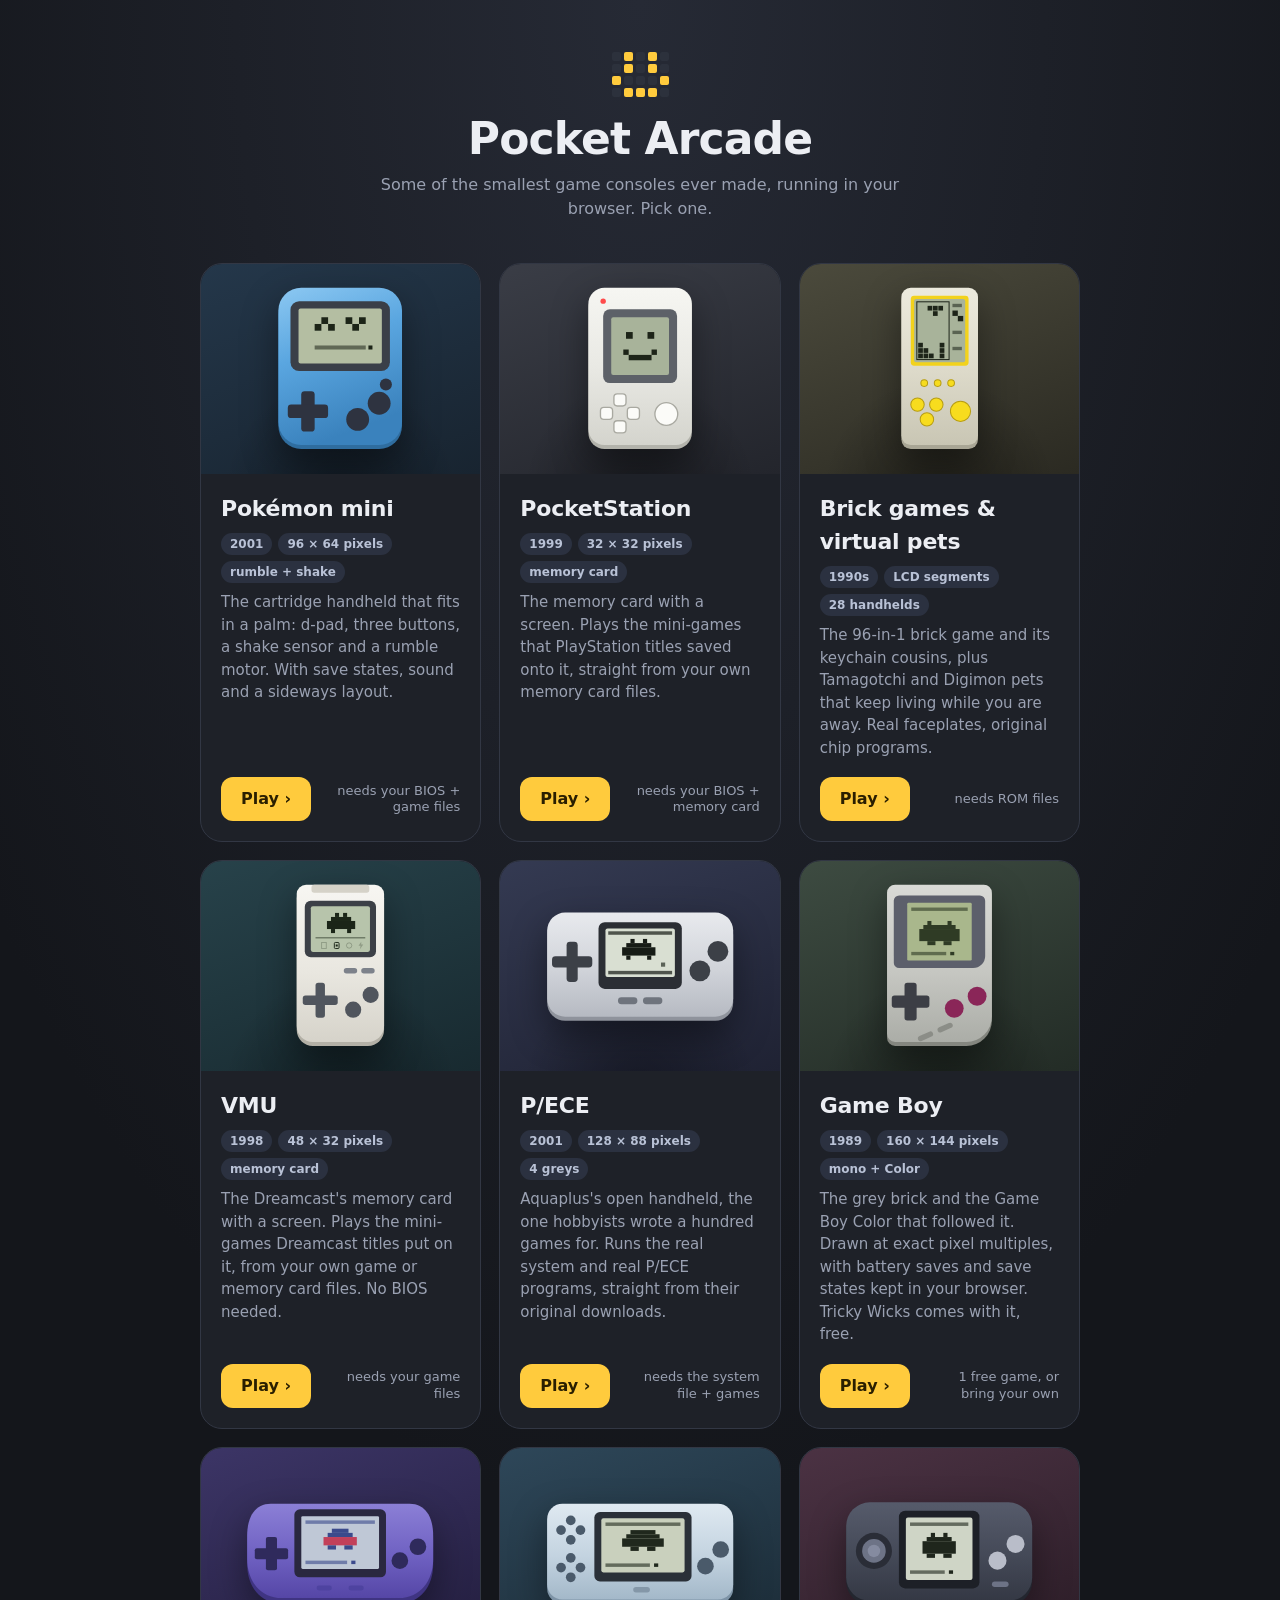
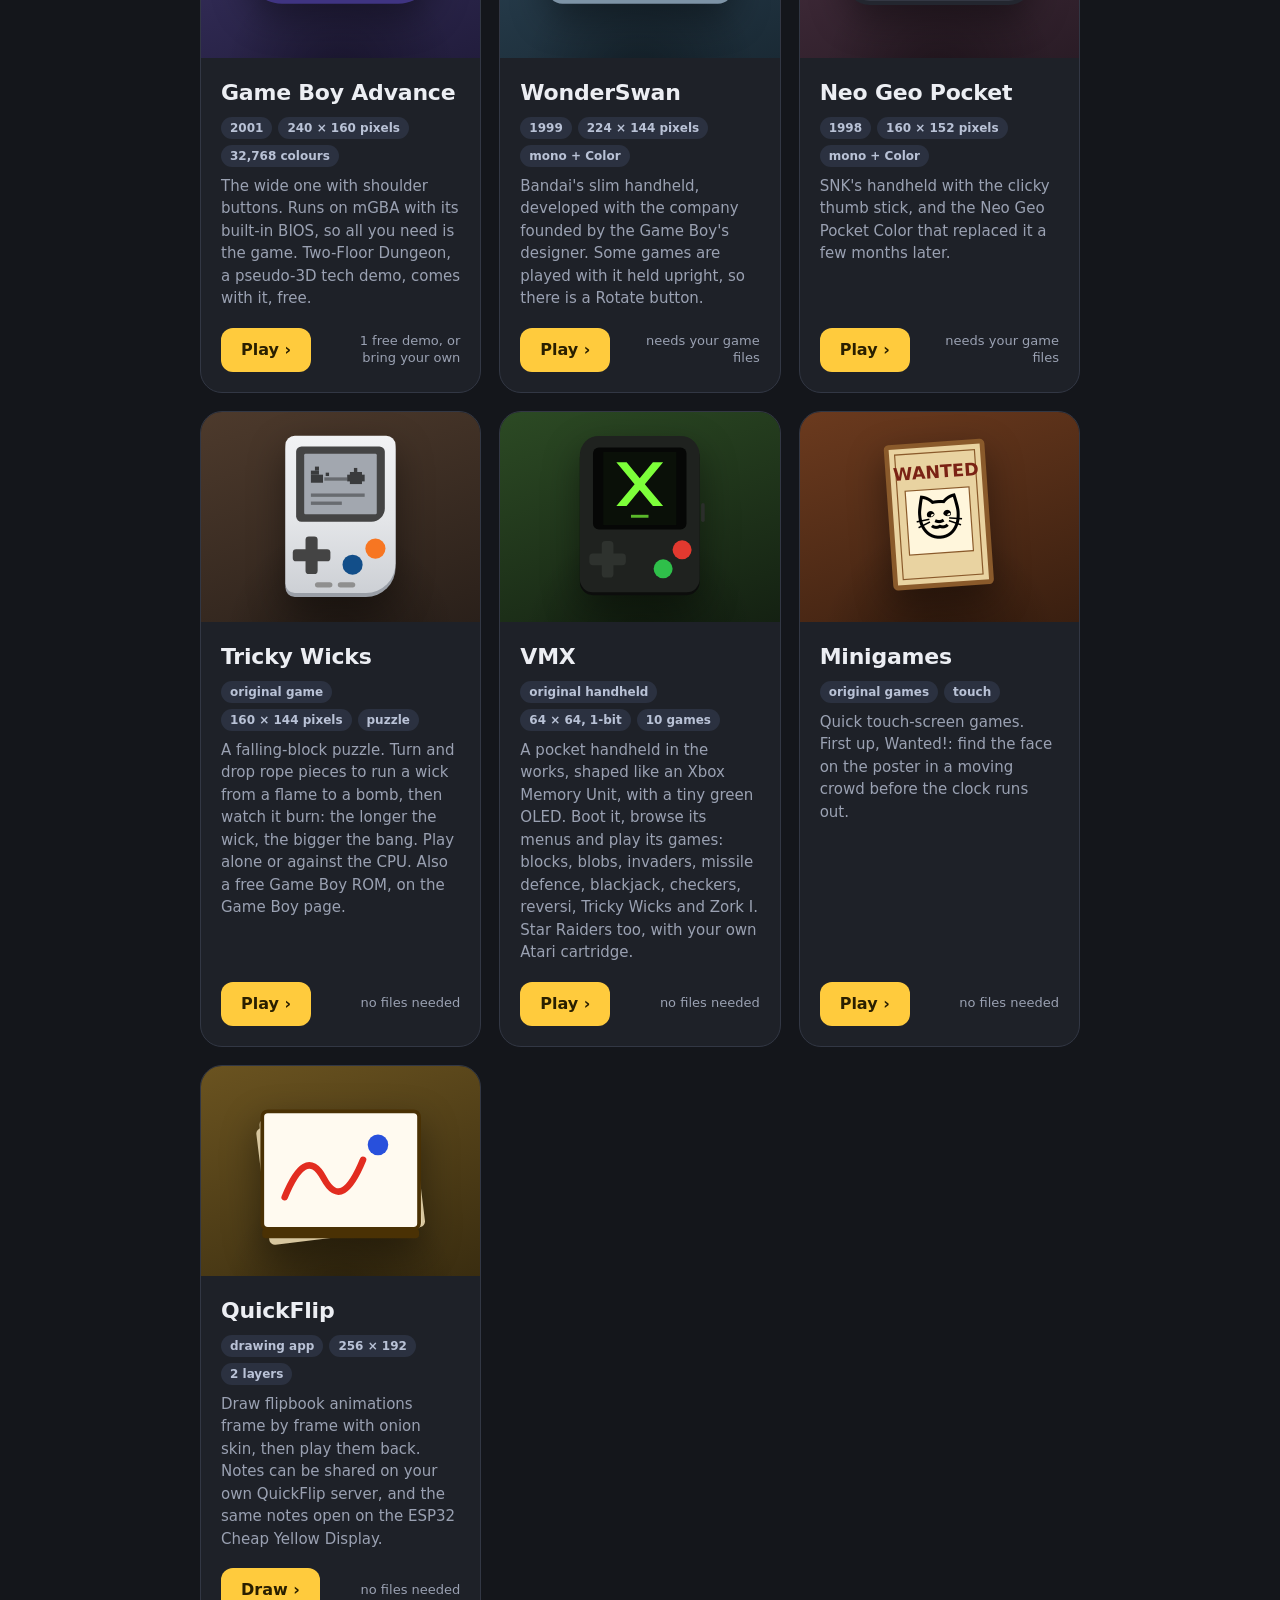
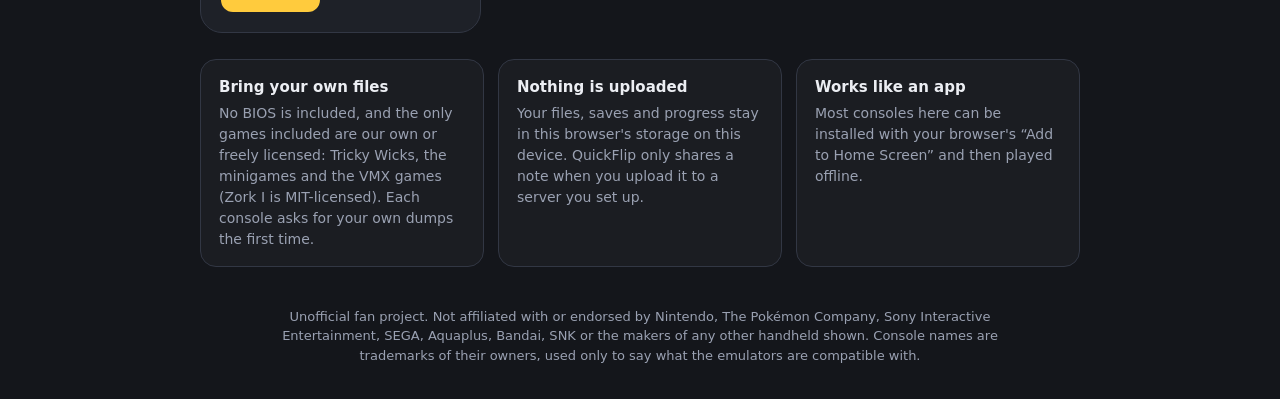
==== commit 7a0f4d7b: "VMX: the owner's render as the device front; Zork I and Star Raiders The page now shows the owner's " ====
--- a/index.html
+++ b/index.html
@@ -438,8 +438,8 @@
         </div>
         <div class="info">
           <h2>VMX</h2>
-          <div class="meta"><span class="pill">original handheld</span><span class="pill">64 × 64, 1-bit</span><span class="pill">8 games</span></div>
-          <p>A pocket handheld in the works, shaped like an Xbox Memory Unit, with a tiny green OLED. Boot it, browse its menus and play its games: blocks, blobs, invaders, missile defence, blackjack, checkers, reversi and Tricky Wicks.</p>
+          <div class="meta"><span class="pill">original handheld</span><span class="pill">64 × 64, 1-bit</span><span class="pill">10 games</span></div>
+          <p>A pocket handheld in the works, shaped like an Xbox Memory Unit, with a tiny green OLED. Boot it, browse its menus and play its games: blocks, blobs, invaders, missile defence, blackjack, checkers, reversi, Tricky Wicks and Zork I. Star Raiders too, with your own Atari cartridge.</p>
           <div class="go"><span class="btn">Play ›</span><span class="need">no files needed</span></div>
         </div>
       </a>
@@ -487,7 +487,7 @@
     </div>
 
     <div class="how">
-      <div><h3>Bring your own files</h3><p>No BIOS is included, and the only games are our own: Tricky Wicks, the minigames and the VMX games. Each console asks for your own dumps the first time.</p></div>
+      <div><h3>Bring your own files</h3><p>No BIOS is included, and the only games included are our own or freely licensed: Tricky Wicks, the minigames and the VMX games (Zork I is MIT-licensed). Each console asks for your own dumps the first time.</p></div>
       <div><h3>Nothing is uploaded</h3><p>Your files, saves and progress stay in this browser's storage on this device. QuickFlip only shares a note when you upload it to a server you set up.</p></div>
       <div><h3>Works like an app</h3><p>Most consoles here can be installed with your browser's “Add to Home Screen” and then played offline.</p></div>
     </div>
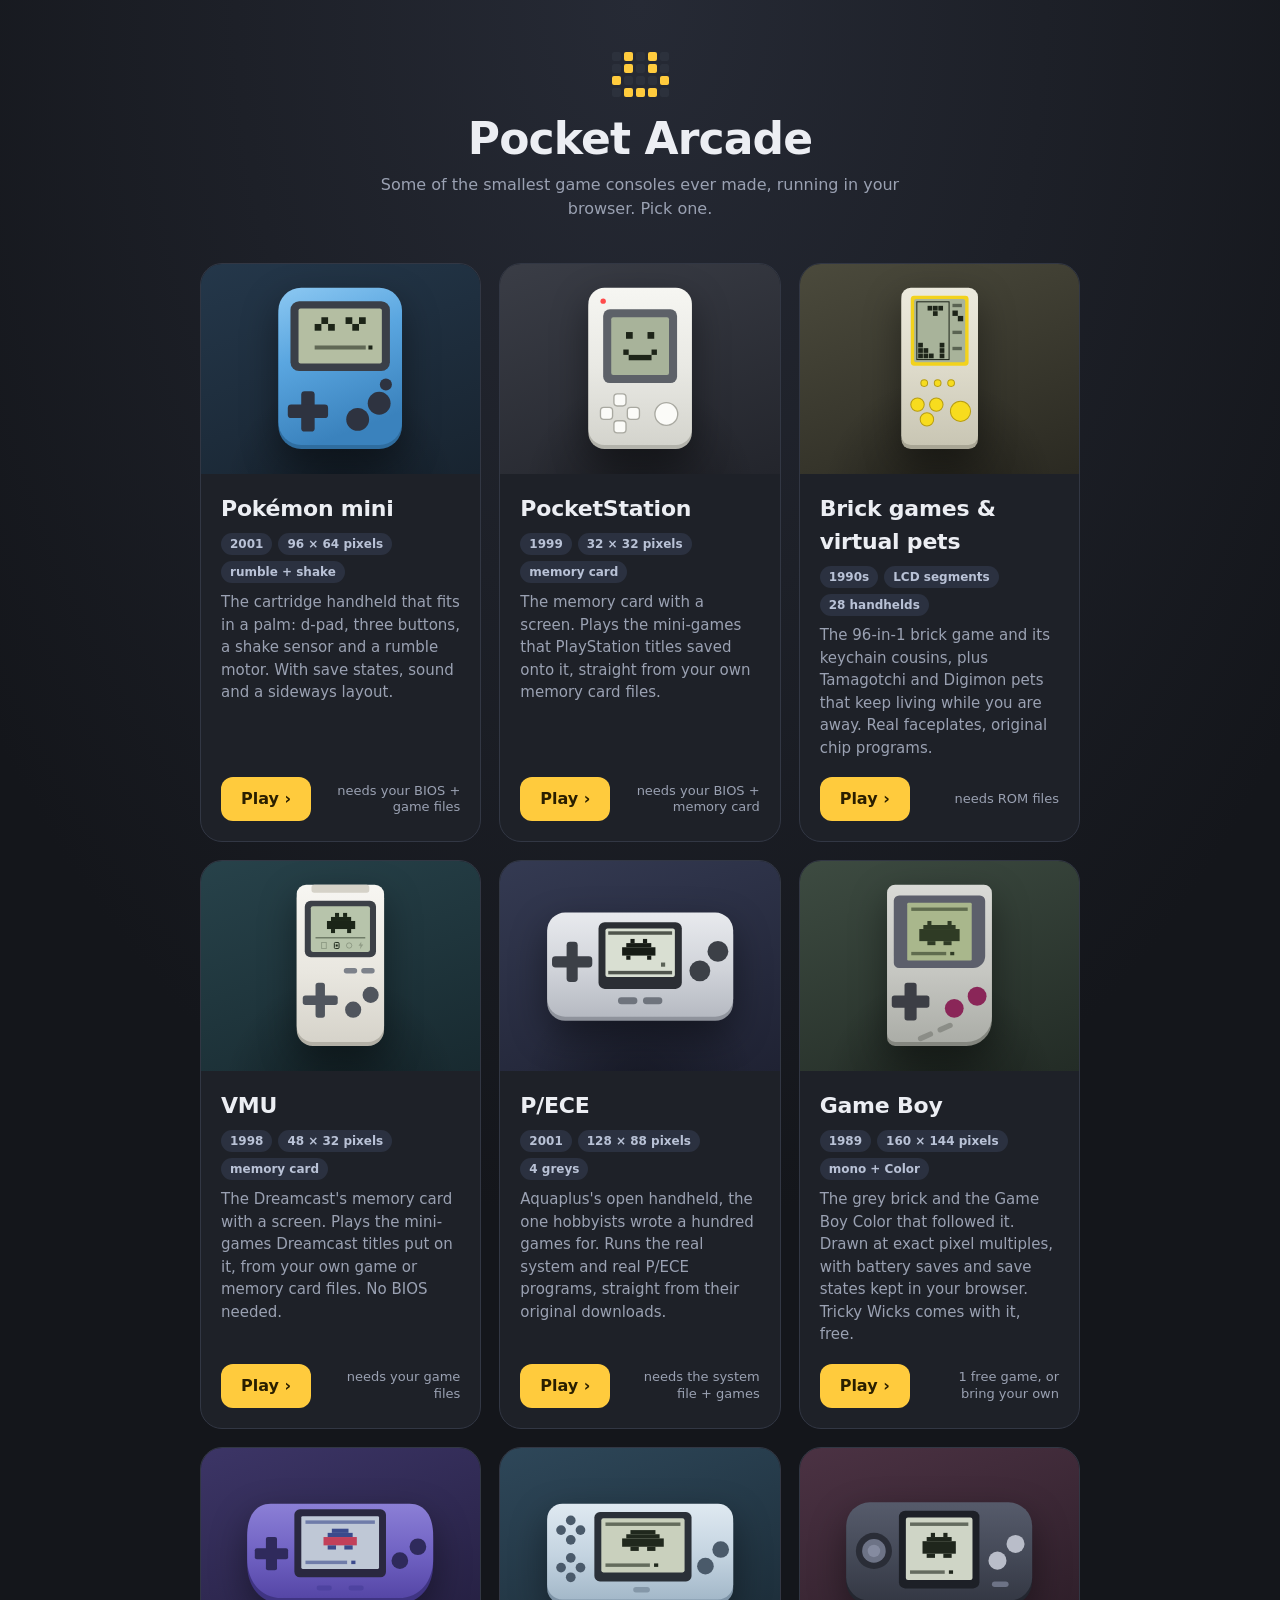
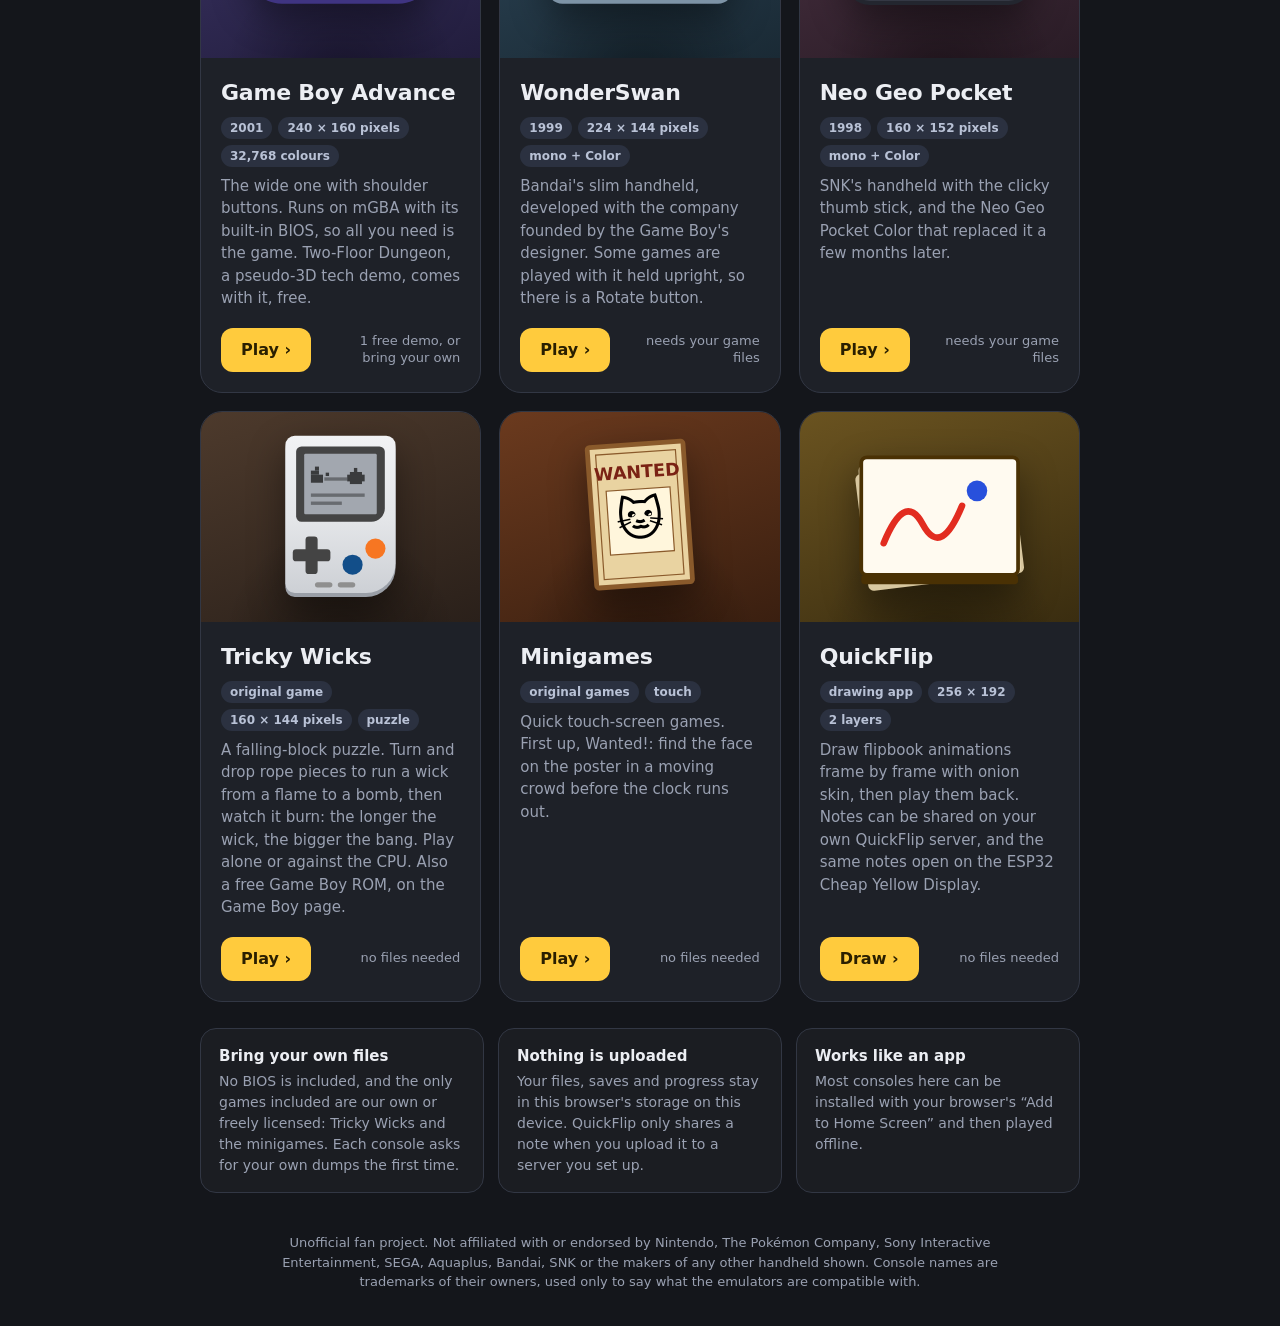
==== commit af035c4f: "Take the VMX page off the site for now Co-Authored-By: Claude Opus 5.5 <noreply@anthropic.com>" ====
--- a/index.html
+++ b/index.html
@@ -47,7 +47,6 @@
     .piece .stage svg { height: 118px; }
     .wicks { --s1: #4d3a2c; --s2: #2a201a; }
     .games { --s1: #6b3a1e; --s2: #3a1f10; }
-    .vmx { --s1: #2c4a24; --s2: #142112; }
     .flip { --s1: #6a5320; --s2: #3a2d10; }
     .gb { --s1: #3d4b41; --s2: #232c26; }
     .gba { --s1: #3c3566; --s2: #221d3d; }
@@ -419,30 +418,6 @@
         </div>
       </a>
 
-      <!-- VMX: the owner's ESP32 handheld (shaped like an Xbox Memory Unit), simulated in vmx/: its menus and games. -->
-      <a class="card vmx" href="vmx/">
-        <div class="stage">
-          <svg viewBox="0 0 180 230" role="img" aria-label="A black handheld with a green screen showing an X, a D-pad, and a green and a red button">
-            <path d="M34 8h112a26 26 0 0 1 26 26v170a18 18 0 0 1-18 18H26a18 18 0 0 1-18-18V34A26 26 0 0 1 34 8z" fill="#0c0d0c"/>
-            <path d="M34 4h112a26 26 0 0 1 26 26v170a18 18 0 0 1-18 18H26a18 18 0 0 1-18-18V30A26 26 0 0 1 34 4z" fill="#1f221f"/>
-            <rect x="174" y="96" width="5" height="26" rx="2.5" fill="#2b2e2b"/>
-            <rect x="26" y="20" width="128" height="112" rx="8" fill="#060706"/>
-            <rect x="40" y="26" width="100" height="100" fill="#0a1008"/>
-            <g class="bob" fill="#7dff3a">
-              <path d="M58 40l14 0 18 22 18-22 14 0-25 30 25 30-14 0-18-22-18 22-14 0 25-30z"/>
-            </g>
-            <rect class="blink" x="78" y="112" width="24" height="4" fill="#7dff3a" opacity=".7"/>
-            <g fill="#2e322e"><rect x="38" y="148" width="16" height="50" rx="5"/><rect x="21" y="165" width="50" height="16" rx="5"/></g>
-            <circle cx="148" cy="160" r="13" fill="#e2392f"/><circle cx="122" cy="186" r="13" fill="#2fbf4a"/>
-          </svg>
-        </div>
-        <div class="info">
-          <h2>VMX</h2>
-          <div class="meta"><span class="pill">original handheld</span><span class="pill">64 × 64, 1-bit</span><span class="pill">10 games</span></div>
-          <p>A pocket handheld in the works, shaped like an Xbox Memory Unit, with a tiny green OLED. Boot it, browse its menus and play its games: blocks, blobs, invaders, missile defence, blackjack, checkers, reversi, Tricky Wicks and Zork I. Star Raiders too, with your own Atari cartridge.</p>
-          <div class="go"><span class="btn">Play ›</span><span class="need">no files needed</span></div>
-        </div>
-      </a>
 
       <!-- Minigames: small touch games written for this site, each one file in minigames/. -->
       <a class="card games" href="minigames/">
@@ -487,7 +462,7 @@
     </div>
 
     <div class="how">
-      <div><h3>Bring your own files</h3><p>No BIOS is included, and the only games included are our own or freely licensed: Tricky Wicks, the minigames and the VMX games (Zork I is MIT-licensed). Each console asks for your own dumps the first time.</p></div>
+      <div><h3>Bring your own files</h3><p>No BIOS is included, and the only games included are our own or freely licensed: Tricky Wicks and the minigames. Each console asks for your own dumps the first time.</p></div>
       <div><h3>Nothing is uploaded</h3><p>Your files, saves and progress stay in this browser's storage on this device. QuickFlip only shares a note when you upload it to a server you set up.</p></div>
       <div><h3>Works like an app</h3><p>Most consoles here can be installed with your browser's “Add to Home Screen” and then played offline.</p></div>
     </div>
